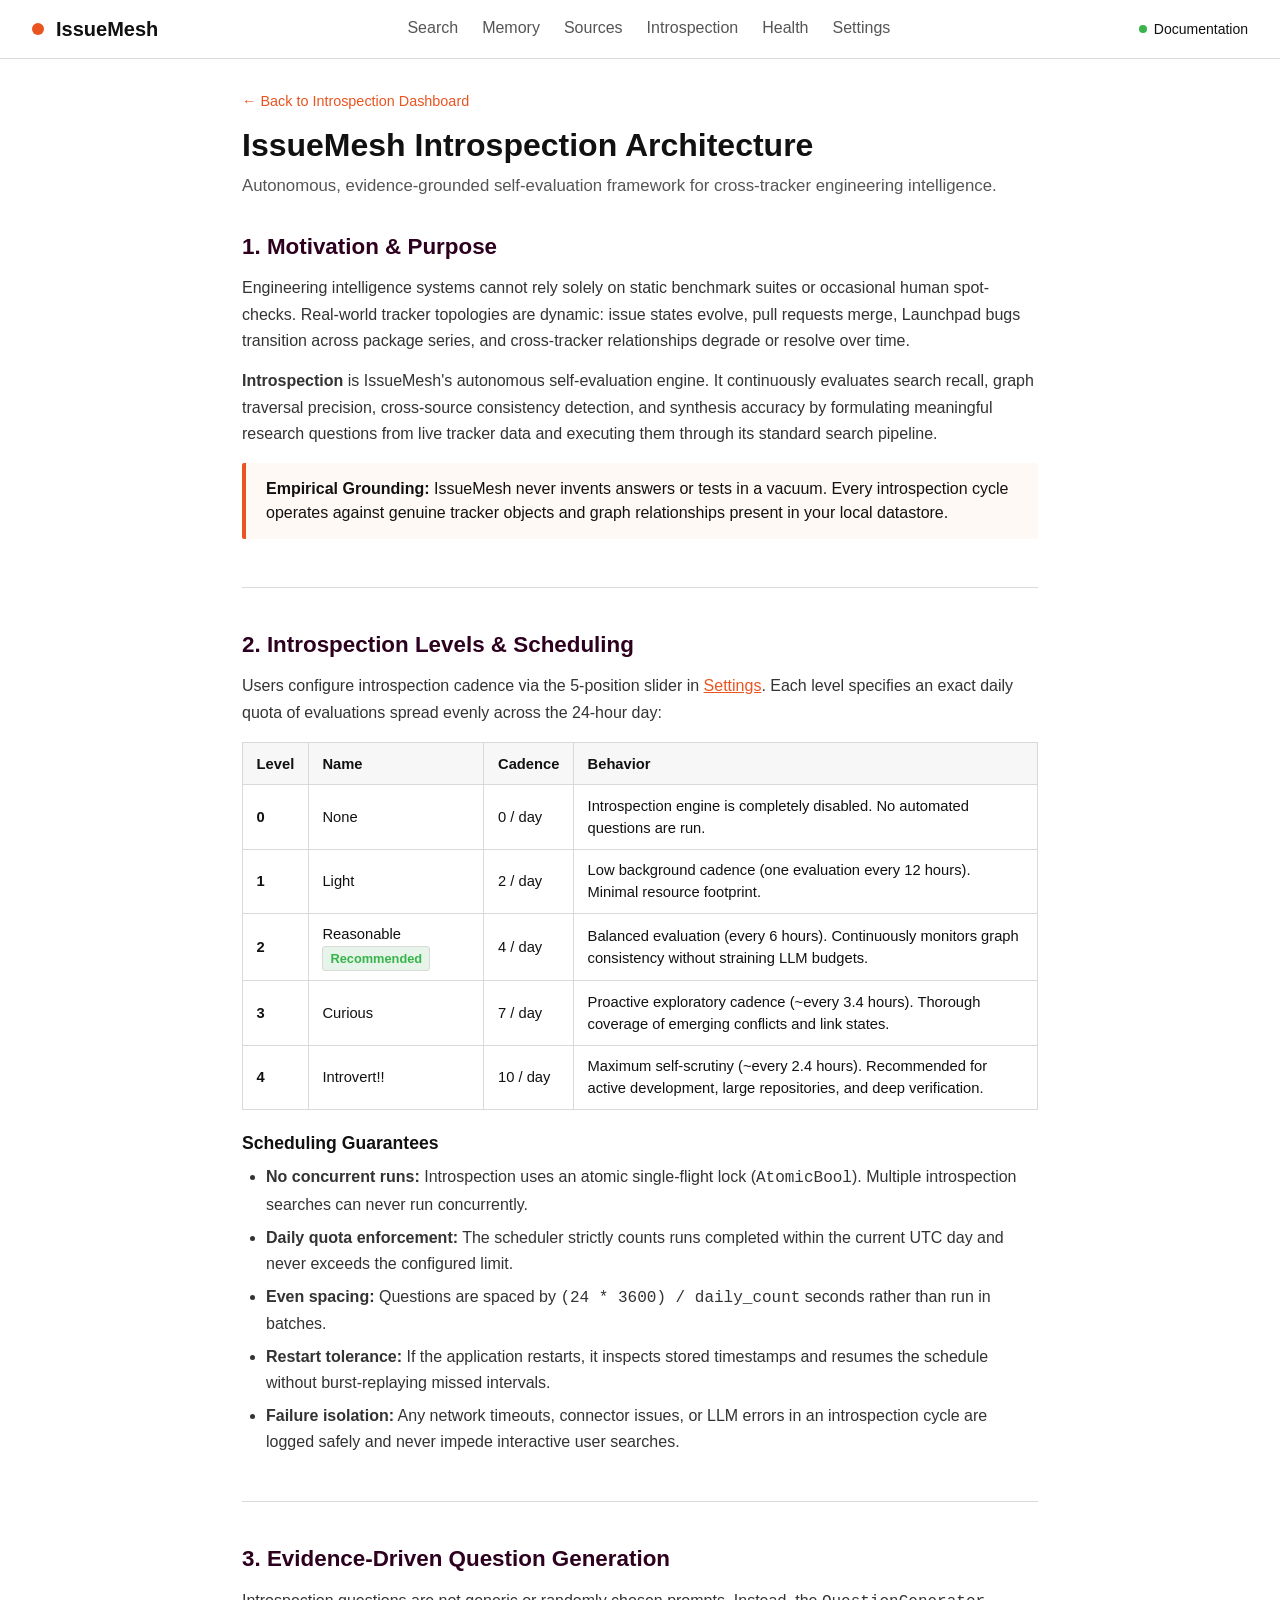
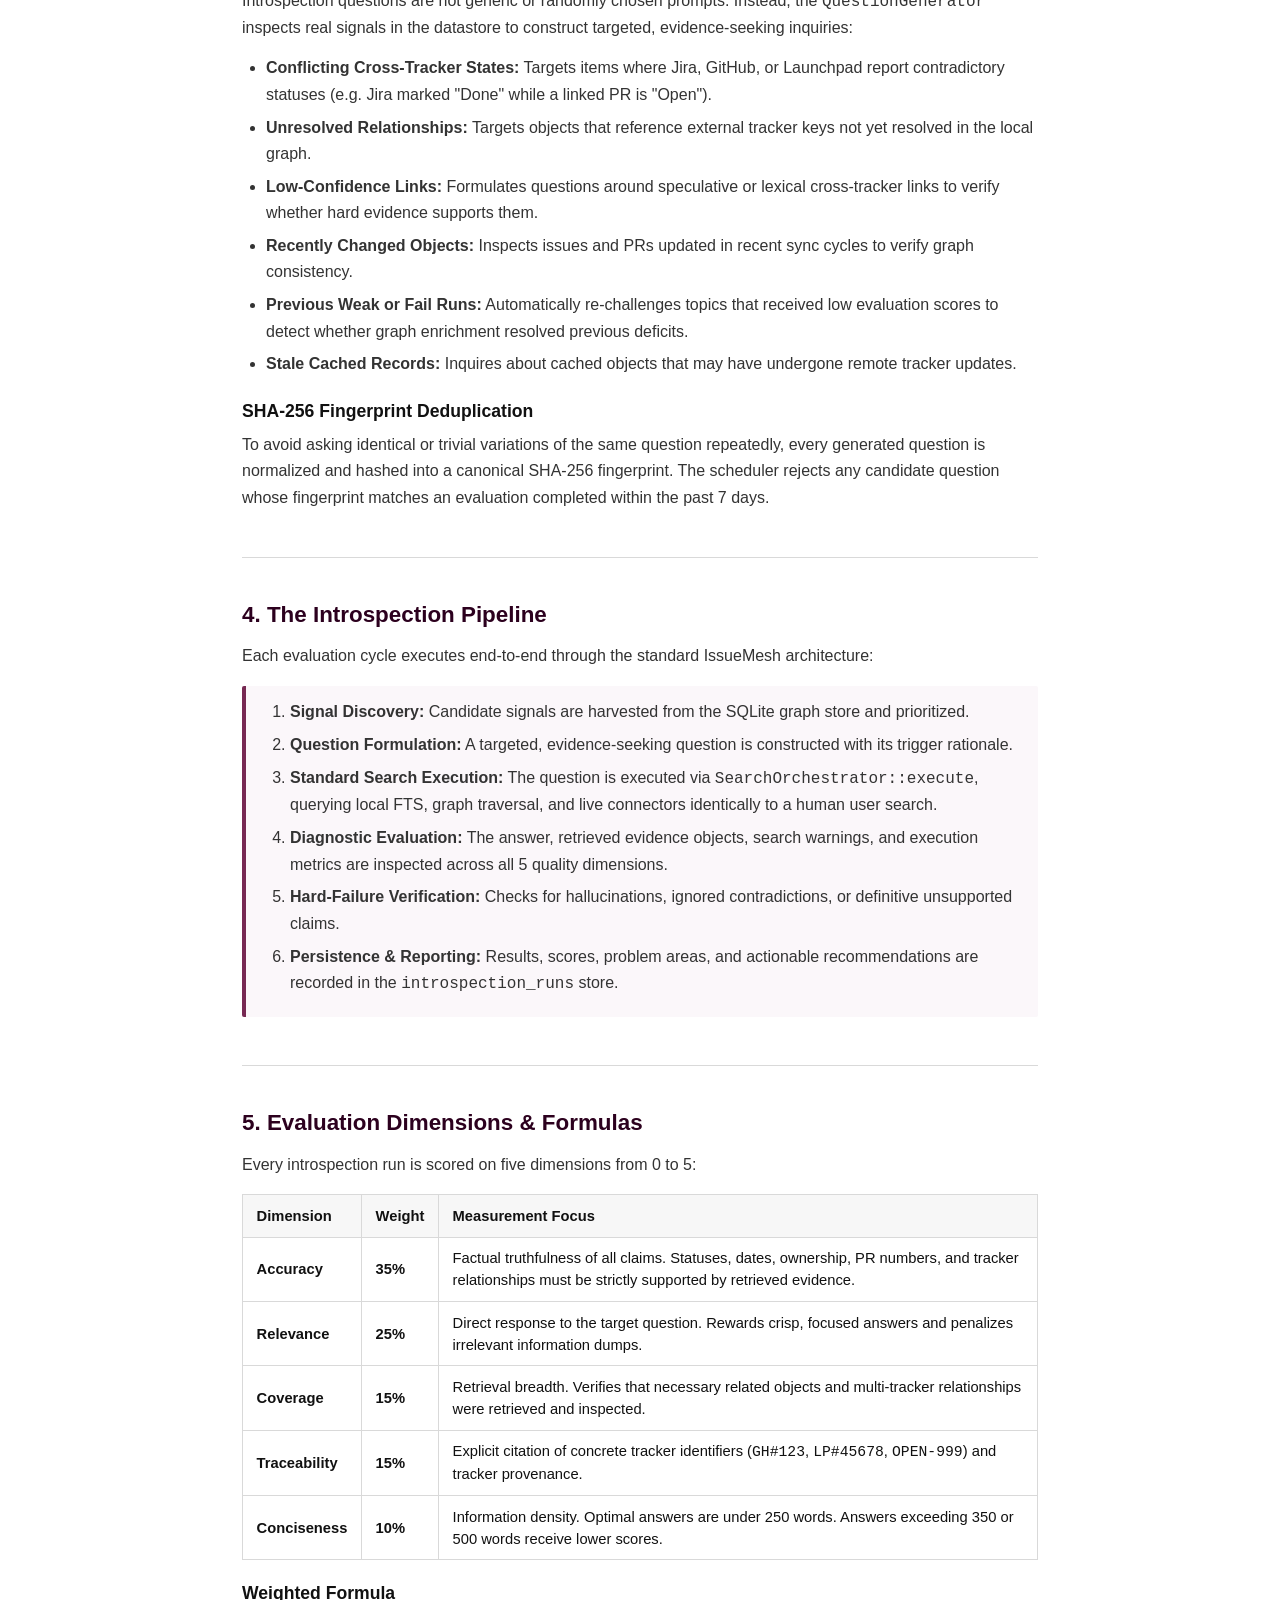
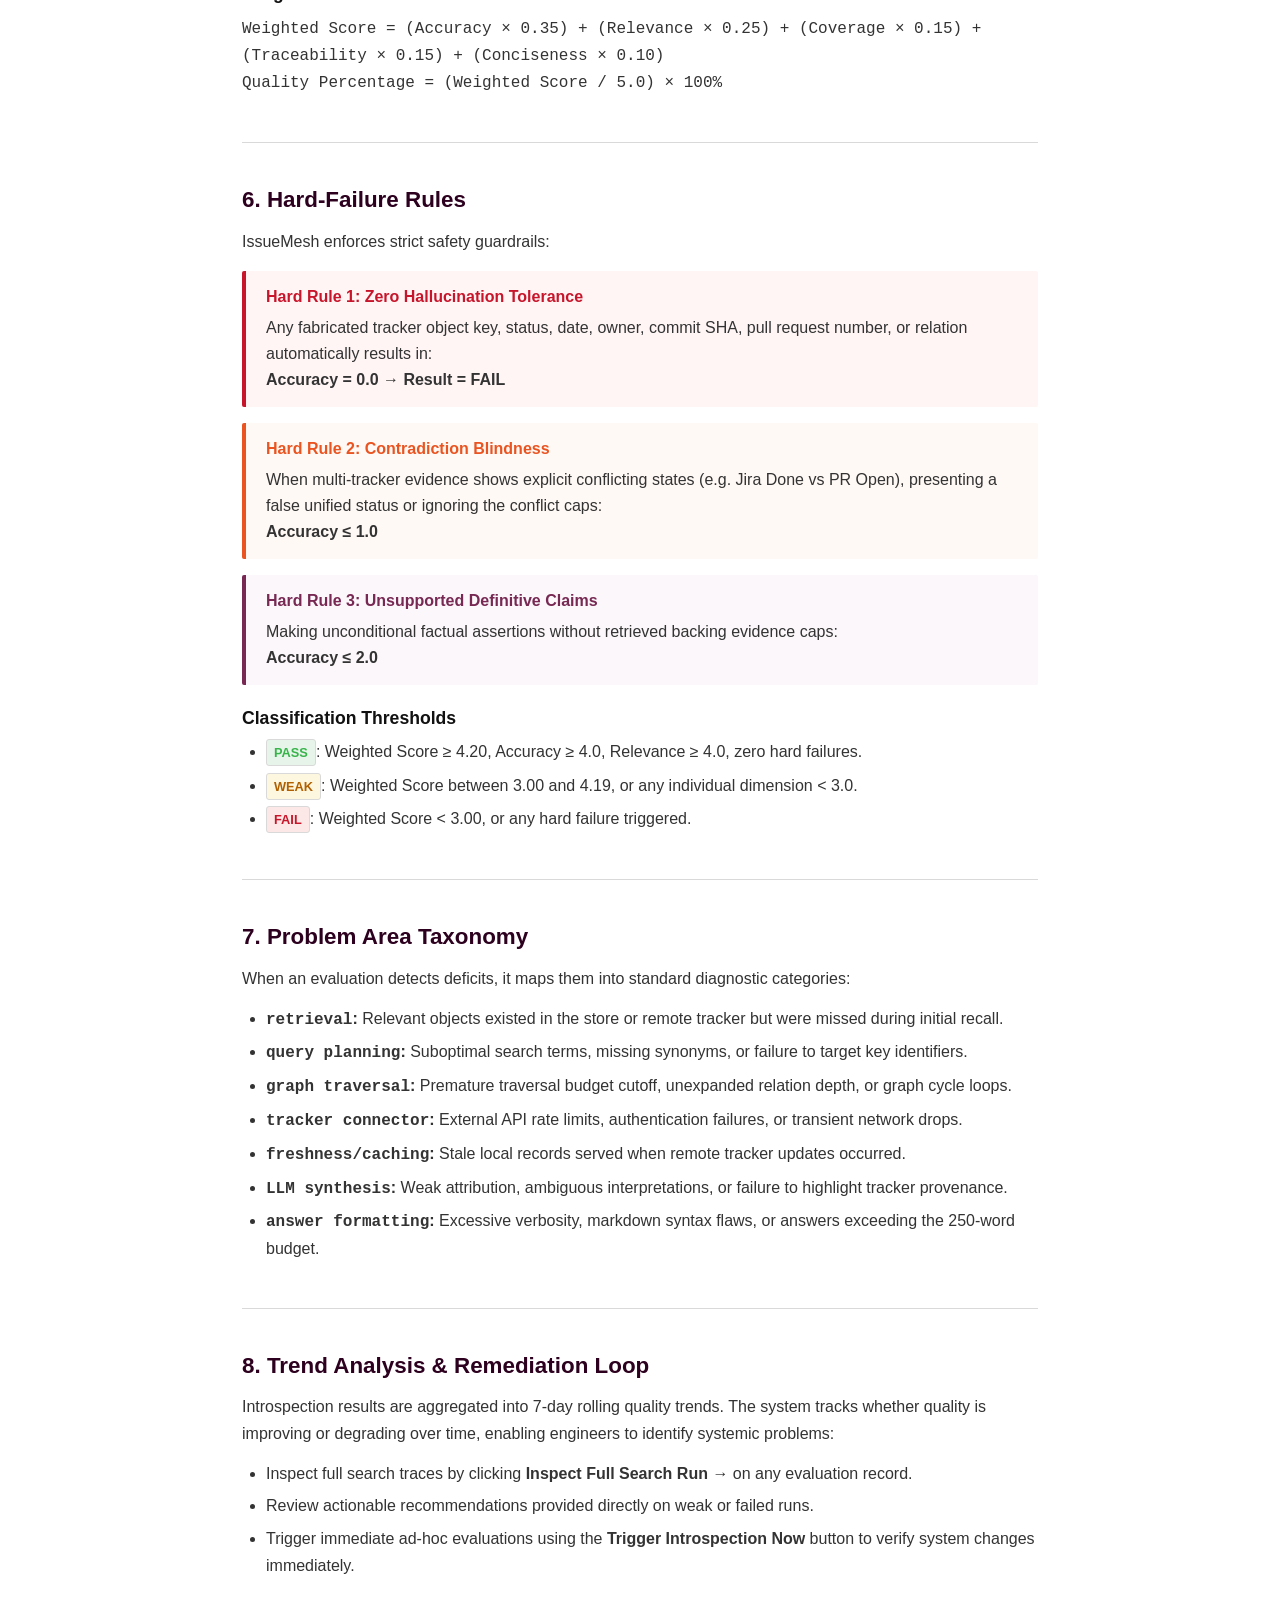
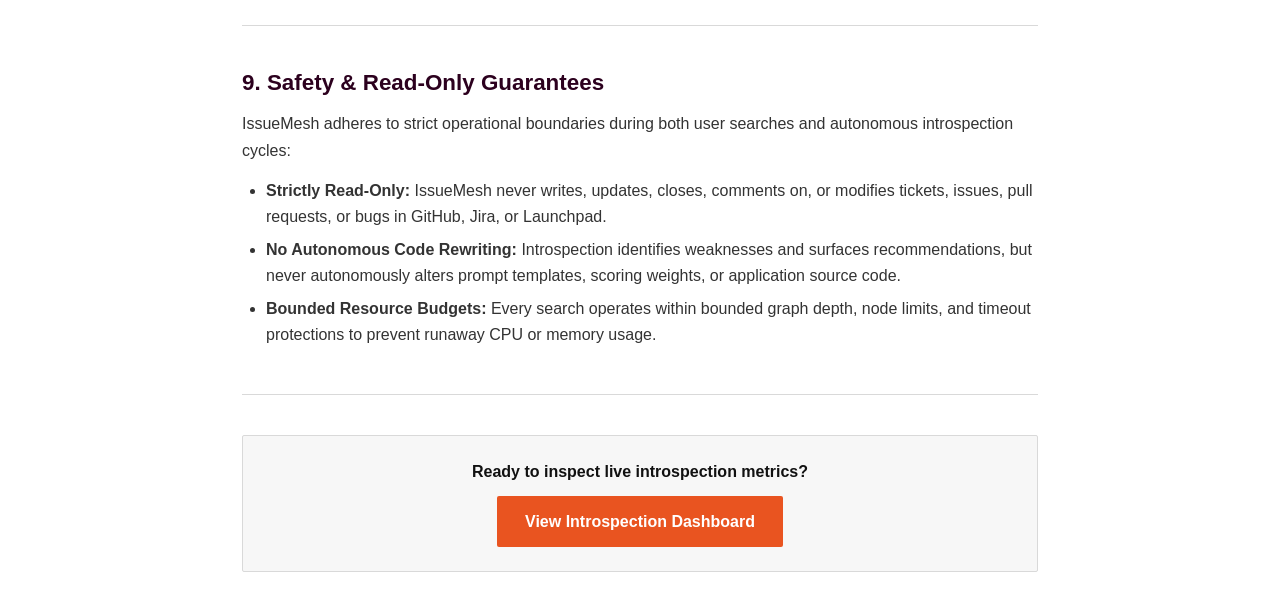
==== static/about-introspection.html @ 99fac232 "feat(introspection): continuous self-evaluation engine with 5-dimension scoring and web UI (v0.2.6) " ====
<!DOCTYPE html>
<html lang="en">
<head>
    <meta charset="UTF-8">
    <meta name="viewport" content="width=device-width, initial-scale=1.0">
    <title>About Introspection - IssueMesh</title>
    <link rel="stylesheet" href="/static/css/style.css">
    <style>
        .doc-section {
            margin-bottom: 2.5rem;
            border-bottom: 1px solid var(--color-border-grey);
            padding-bottom: 2rem;
        }
        .doc-section:last-child {
            border-bottom: none;
        }
        .doc-section h2 {
            font-size: 1.4rem;
            color: var(--color-dark-aubergine);
            margin-bottom: 0.75rem;
        }
        .doc-section h3 {
            font-size: 1.1rem;
            margin-top: 1.25rem;
            margin-bottom: 0.5rem;
        }
        .doc-section p, .doc-section ul, .doc-section ol {
            color: #333;
            line-height: 1.65;
            margin-bottom: 0.85rem;
        }
        .doc-section ul, .doc-section ol {
            padding-left: 1.5rem;
        }
        .doc-section li {
            margin-bottom: 0.4rem;
        }
        .table-custom {
            width: 100%;
            border-collapse: collapse;
            margin: 1rem 0;
            font-size: 0.92rem;
        }
        .table-custom th, .table-custom td {
            border: 1px solid var(--color-border-grey);
            padding: 0.6rem 0.85rem;
            text-align: left;
        }
        .table-custom th {
            background-color: var(--color-warm-grey);
            font-weight: 600;
        }
        .callout {
            border-left: 4px solid var(--color-orange);
            background: #FFF9F5;
            padding: 0.85rem 1.25rem;
            margin: 1rem 0;
            border-radius: 2px;
        }
        .callout-aubergine {
            border-left: 4px solid var(--color-aubergine);
            background: #FBF7FA;
            padding: 0.85rem 1.25rem;
            margin: 1rem 0;
            border-radius: 2px;
        }
        .pill-tag {
            display: inline-block;
            padding: 2px 7px;
            font-size: 0.8rem;
            font-weight: 600;
            border-radius: 3px;
            background: var(--color-warm-grey);
            border: 1px solid var(--color-border-grey);
        }
    </style>
</head>
<body>
    <header>
        <a href="/" class="brand">
            <span class="brand-dot"></span>
            IssueMesh
        </a>
        <nav>
            <a href="/">Search</a>
            <a href="/memory">Memory</a>
            <a href="/sources">Sources</a>
            <a href="/introspection">Introspection</a>
            <a href="/health">Health</a>
            <a href="/settings">Settings</a>
        </nav>
        <div id="header-health" class="status-badge">
            <span class="dot dot-healthy"></span>
            <span>Documentation</span>
        </div>
    </header>

    <main class="container" style="max-width: 860px;">
        <div style="margin-bottom: 2rem;">
            <div style="display: flex; gap: 0.5rem; align-items: center; margin-bottom: 0.5rem;">
                <a href="/introspection" style="color: var(--color-orange); text-decoration: none; font-size: 0.9rem;">&larr; Back to Introspection Dashboard</a>
            </div>
            <h1>IssueMesh Introspection Architecture</h1>
            <p style="color: var(--color-muted-text); font-size: 1.05rem; margin-top: 0.25rem;">
                Autonomous, evidence-grounded self-evaluation framework for cross-tracker engineering intelligence.
            </p>
        </div>

        <!-- 1. Motivation & Purpose -->
        <section class="doc-section">
            <h2>1. Motivation & Purpose</h2>
            <p>
                Engineering intelligence systems cannot rely solely on static benchmark suites or occasional human spot-checks. Real-world tracker topologies are dynamic: issue states evolve, pull requests merge, Launchpad bugs transition across package series, and cross-tracker relationships degrade or resolve over time.
            </p>
            <p>
                <strong>Introspection</strong> is IssueMesh's autonomous self-evaluation engine. It continuously evaluates search recall, graph traversal precision, cross-source consistency detection, and synthesis accuracy by formulating meaningful research questions from live tracker data and executing them through its standard search pipeline.
            </p>
            <div class="callout">
                <strong>Empirical Grounding:</strong> IssueMesh never invents answers or tests in a vacuum. Every introspection cycle operates against genuine tracker objects and graph relationships present in your local datastore.
            </div>
        </section>

        <!-- 2. Levels & Scheduling -->
        <section class="doc-section">
            <h2>2. Introspection Levels & Scheduling</h2>
            <p>
                Users configure introspection cadence via the 5-position slider in <a href="/settings" style="color: var(--color-orange);">Settings</a>. Each level specifies an exact daily quota of evaluations spread evenly across the 24-hour day:
            </p>
            <table class="table-custom">
                <thead>
                    <tr>
                        <th>Level</th>
                        <th>Name</th>
                        <th>Cadence</th>
                        <th>Behavior</th>
                    </tr>
                </thead>
                <tbody>
                    <tr>
                        <td><strong>0</strong></td>
                        <td>None</td>
                        <td>0 / day</td>
                        <td>Introspection engine is completely disabled. No automated questions are run.</td>
                    </tr>
                    <tr>
                        <td><strong>1</strong></td>
                        <td>Light</td>
                        <td>2 / day</td>
                        <td>Low background cadence (one evaluation every 12 hours). Minimal resource footprint.</td>
                    </tr>
                    <tr>
                        <td><strong>2</strong></td>
                        <td>Reasonable <span class="pill-tag" style="color: var(--color-green); background: #e6f4ea;">Recommended</span></td>
                        <td>4 / day</td>
                        <td>Balanced evaluation (every 6 hours). Continuously monitors graph consistency without straining LLM budgets.</td>
                    </tr>
                    <tr>
                        <td><strong>3</strong></td>
                        <td>Curious</td>
                        <td>7 / day</td>
                        <td>Proactive exploratory cadence (~every 3.4 hours). Thorough coverage of emerging conflicts and link states.</td>
                    </tr>
                    <tr>
                        <td><strong>4</strong></td>
                        <td>Introvert!!</td>
                        <td>10 / day</td>
                        <td>Maximum self-scrutiny (~every 2.4 hours). Recommended for active development, large repositories, and deep verification.</td>
                    </tr>
                </tbody>
            </table>

            <h3>Scheduling Guarantees</h3>
            <ul>
                <li><strong>No concurrent runs:</strong> Introspection uses an atomic single-flight lock (<code>AtomicBool</code>). Multiple introspection searches can never run concurrently.</li>
                <li><strong>Daily quota enforcement:</strong> The scheduler strictly counts runs completed within the current UTC day and never exceeds the configured limit.</li>
                <li><strong>Even spacing:</strong> Questions are spaced by <code>(24 * 3600) / daily_count</code> seconds rather than run in batches.</li>
                <li><strong>Restart tolerance:</strong> If the application restarts, it inspects stored timestamps and resumes the schedule without burst-replaying missed intervals.</li>
                <li><strong>Failure isolation:</strong> Any network timeouts, connector issues, or LLM errors in an introspection cycle are logged safely and never impede interactive user searches.</li>
            </ul>
        </section>

        <!-- 3. Question Generation -->
        <section class="doc-section">
            <h2>3. Evidence-Driven Question Generation</h2>
            <p>
                Introspection questions are not generic or randomly chosen prompts. Instead, the <code>QuestionGenerator</code> inspects real signals in the datastore to construct targeted, evidence-seeking inquiries:
            </p>
            <ul>
                <li><strong>Conflicting Cross-Tracker States:</strong> Targets items where Jira, GitHub, or Launchpad report contradictory statuses (e.g. Jira marked "Done" while a linked PR is "Open").</li>
                <li><strong>Unresolved Relationships:</strong> Targets objects that reference external tracker keys not yet resolved in the local graph.</li>
                <li><strong>Low-Confidence Links:</strong> Formulates questions around speculative or lexical cross-tracker links to verify whether hard evidence supports them.</li>
                <li><strong>Recently Changed Objects:</strong> Inspects issues and PRs updated in recent sync cycles to verify graph consistency.</li>
                <li><strong>Previous Weak or Fail Runs:</strong> Automatically re-challenges topics that received low evaluation scores to detect whether graph enrichment resolved previous deficits.</li>
                <li><strong>Stale Cached Records:</strong> Inquires about cached objects that may have undergone remote tracker updates.</li>
            </ul>

            <h3>SHA-256 Fingerprint Deduplication</h3>
            <p>
                To avoid asking identical or trivial variations of the same question repeatedly, every generated question is normalized and hashed into a canonical SHA-256 fingerprint. The scheduler rejects any candidate question whose fingerprint matches an evaluation completed within the past 7 days.
            </p>
        </section>

        <!-- 4. Pipeline -->
        <section class="doc-section">
            <h2>4. The Introspection Pipeline</h2>
            <p>Each evaluation cycle executes end-to-end through the standard IssueMesh architecture:</p>
            <div class="callout-aubergine">
                <ol style="margin-bottom: 0;">
                    <li><strong>Signal Discovery:</strong> Candidate signals are harvested from the SQLite graph store and prioritized.</li>
                    <li><strong>Question Formulation:</strong> A targeted, evidence-seeking question is constructed with its trigger rationale.</li>
                    <li><strong>Standard Search Execution:</strong> The question is executed via <code>SearchOrchestrator::execute</code>, querying local FTS, graph traversal, and live connectors identically to a human user search.</li>
                    <li><strong>Diagnostic Evaluation:</strong> The answer, retrieved evidence objects, search warnings, and execution metrics are inspected across all 5 quality dimensions.</li>
                    <li><strong>Hard-Failure Verification:</strong> Checks for hallucinations, ignored contradictions, or definitive unsupported claims.</li>
                    <li><strong>Persistence & Reporting:</strong> Results, scores, problem areas, and actionable recommendations are recorded in the <code>introspection_runs</code> store.</li>
                </ol>
            </div>
        </section>

        <!-- 5. Scoring Dimensions -->
        <section class="doc-section">
            <h2>5. Evaluation Dimensions & Formulas</h2>
            <p>Every introspection run is scored on five dimensions from 0 to 5:</p>
            <table class="table-custom">
                <thead>
                    <tr>
                        <th>Dimension</th>
                        <th>Weight</th>
                        <th>Measurement Focus</th>
                    </tr>
                </thead>
                <tbody>
                    <tr>
                        <td><strong>Accuracy</strong></td>
                        <td><strong>35%</strong></td>
                        <td>Factual truthfulness of all claims. Statuses, dates, ownership, PR numbers, and tracker relationships must be strictly supported by retrieved evidence.</td>
                    </tr>
                    <tr>
                        <td><strong>Relevance</strong></td>
                        <td><strong>25%</strong></td>
                        <td>Direct response to the target question. Rewards crisp, focused answers and penalizes irrelevant information dumps.</td>
                    </tr>
                    <tr>
                        <td><strong>Coverage</strong></td>
                        <td><strong>15%</strong></td>
                        <td>Retrieval breadth. Verifies that necessary related objects and multi-tracker relationships were retrieved and inspected.</td>
                    </tr>
                    <tr>
                        <td><strong>Traceability</strong></td>
                        <td><strong>15%</strong></td>
                        <td>Explicit citation of concrete tracker identifiers (<code>GH#123</code>, <code>LP#45678</code>, <code>OPEN-999</code>) and tracker provenance.</td>
                    </tr>
                    <tr>
                        <td><strong>Conciseness</strong></td>
                        <td><strong>10%</strong></td>
                        <td>Information density. Optimal answers are under 250 words. Answers exceeding 350 or 500 words receive lower scores.</td>
                    </tr>
                </tbody>
            </table>

            <h3>Weighted Formula</h3>
            <p>
                <code>Weighted Score = (Accuracy &times; 0.35) + (Relevance &times; 0.25) + (Coverage &times; 0.15) + (Traceability &times; 0.15) + (Conciseness &times; 0.10)</code><br>
                <code>Quality Percentage = (Weighted Score / 5.0) &times; 100%</code>
            </p>
        </section>

        <!-- 6. Hard-Failure Rules -->
        <section class="doc-section">
            <h2>6. Hard-Failure Rules</h2>
            <p>IssueMesh enforces strict safety guardrails:</p>
            <div class="callout" style="border-left-color: var(--color-red); background: #FFF5F5;">
                <h4 style="color: var(--color-red); margin-bottom: 0.35rem;">Hard Rule 1: Zero Hallucination Tolerance</h4>
                <p style="margin-bottom: 0;">
                    Any fabricated tracker object key, status, date, owner, commit SHA, pull request number, or relation automatically results in:
                    <br><strong>Accuracy = 0.0 &rarr; Result = FAIL</strong>
                </p>
            </div>
            <div class="callout" style="border-left-color: #E95420; background: #FFF9F5;">
                <h4 style="color: #E95420; margin-bottom: 0.35rem;">Hard Rule 2: Contradiction Blindness</h4>
                <p style="margin-bottom: 0;">
                    When multi-tracker evidence shows explicit conflicting states (e.g. Jira Done vs PR Open), presenting a false unified status or ignoring the conflict caps:
                    <br><strong>Accuracy &le; 1.0</strong>
                </p>
            </div>
            <div class="callout" style="border-left-color: #772953; background: #FBF7FA;">
                <h4 style="color: #772953; margin-bottom: 0.35rem;">Hard Rule 3: Unsupported Definitive Claims</h4>
                <p style="margin-bottom: 0;">
                    Making unconditional factual assertions without retrieved backing evidence caps:
                    <br><strong>Accuracy &le; 2.0</strong>
                </p>
            </div>

            <h3>Classification Thresholds</h3>
            <ul>
                <li><span class="pill-tag" style="color: var(--color-green); background: #e6f4ea;">PASS</span>: Weighted Score &ge; 4.20, Accuracy &ge; 4.0, Relevance &ge; 4.0, zero hard failures.</li>
                <li><span class="pill-tag" style="color: #b06000; background: #fef7e0;">WEAK</span>: Weighted Score between 3.00 and 4.19, or any individual dimension &lt; 3.0.</li>
                <li><span class="pill-tag" style="color: var(--color-red); background: #fce8e6;">FAIL</span>: Weighted Score &lt; 3.00, or any hard failure triggered.</li>
            </ul>
        </section>

        <!-- 7. Problem Area Taxonomy -->
        <section class="doc-section">
            <h2>7. Problem Area Taxonomy</h2>
            <p>When an evaluation detects deficits, it maps them into standard diagnostic categories:</p>
            <ul>
                <li><strong><code>retrieval</code>:</strong> Relevant objects existed in the store or remote tracker but were missed during initial recall.</li>
                <li><strong><code>query planning</code>:</strong> Suboptimal search terms, missing synonyms, or failure to target key identifiers.</li>
                <li><strong><code>graph traversal</code>:</strong> Premature traversal budget cutoff, unexpanded relation depth, or graph cycle loops.</li>
                <li><strong><code>tracker connector</code>:</strong> External API rate limits, authentication failures, or transient network drops.</li>
                <li><strong><code>freshness/caching</code>:</strong> Stale local records served when remote tracker updates occurred.</li>
                <li><strong><code>LLM synthesis</code>:</strong> Weak attribution, ambiguous interpretations, or failure to highlight tracker provenance.</li>
                <li><strong><code>answer formatting</code>:</strong> Excessive verbosity, markdown syntax flaws, or answers exceeding the 250-word budget.</li>
            </ul>
        </section>

        <!-- 8. Trend Analysis & Remediation -->
        <section class="doc-section">
            <h2>8. Trend Analysis & Remediation Loop</h2>
            <p>
                Introspection results are aggregated into 7-day rolling quality trends. The system tracks whether quality is improving or degrading over time, enabling engineers to identify systemic problems:
            </p>
            <ul>
                <li>Inspect full search traces by clicking <strong>Inspect Full Search Run &rarr;</strong> on any evaluation record.</li>
                <li>Review actionable recommendations provided directly on weak or failed runs.</li>
                <li>Trigger immediate ad-hoc evaluations using the <strong>Trigger Introspection Now</strong> button to verify system changes immediately.</li>
            </ul>
        </section>

        <!-- 9. Safety & Read-Only Guarantees -->
        <section class="doc-section">
            <h2>9. Safety & Read-Only Guarantees</h2>
            <p>
                IssueMesh adheres to strict operational boundaries during both user searches and autonomous introspection cycles:
            </p>
            <ul>
                <li><strong>Strictly Read-Only:</strong> IssueMesh never writes, updates, closes, comments on, or modifies tickets, issues, pull requests, or bugs in GitHub, Jira, or Launchpad.</li>
                <li><strong>No Autonomous Code Rewriting:</strong> Introspection identifies weaknesses and surfaces recommendations, but never autonomously alters prompt templates, scoring weights, or application source code.</li>
                <li><strong>Bounded Resource Budgets:</strong> Every search operates within bounded graph depth, node limits, and timeout protections to prevent runaway CPU or memory usage.</li>
            </ul>
        </section>

        <div style="margin-top: 2rem; padding: 1.5rem; background: var(--color-warm-grey); border: 1px solid var(--color-border-grey); border-radius: 2px; text-align: center;">
            <p style="margin-bottom: 0.75rem; font-weight: 600;">Ready to inspect live introspection metrics?</p>
            <a href="/introspection" class="btn btn-primary" style="text-decoration: none; display: inline-block;">View Introspection Dashboard</a>
        </div>
    </main>
</body>
</html>
---- static/css/style.css ----
:root {
    --color-orange: #E95420;
    --color-orange-hover: #D24515;
    --color-aubergine: #772953;
    --color-dark-aubergine: #2C001E;
    --color-white: #FFFFFF;
    --color-warm-grey: #F7F7F7;
    --color-mid-grey: #AEA79F;
    --color-border-grey: #D9D9D9;
    --color-dark-text: #111111;
    --color-muted-text: #555555;
    --color-green: #38B44A;
    --color-red: #C7162B;
    --font-stack: "Ubuntu", -apple-system, BlinkMacSystemFont, "Segoe UI", Roboto, Oxygen, Cantarell, "Fira Sans", "Droid Sans", "Helvetica Neue", sans-serif;
    --font-mono: "Ubuntu Mono", Consolas, Monaco, "Courier New", Courier, monospace;
}

* {
    box-sizing: border-box;
    margin: 0;
    padding: 0;
}

body {
    font-family: var(--font-stack);
    background-color: var(--color-white);
    color: var(--color-dark-text);
    line-height: 1.5;
    -webkit-font-smoothing: antialiased;
}

header {
    background-color: var(--color-white);
    border-bottom: 1px solid var(--color-border-grey);
    padding: 0.75rem 2rem;
    display: flex;
    justify-content: space-between;
    align-items: center;
}

.brand {
    display: flex;
    align-items: center;
    gap: 0.75rem;
    text-decoration: none;
    color: var(--color-dark-text);
    font-weight: 700;
    font-size: 1.25rem;
}

.brand-dot {
    width: 12px;
    height: 12px;
    border-radius: 50%;
    background-color: var(--color-orange);
    display: inline-block;
}

nav {
    display: flex;
    gap: 1.5rem;
}

nav a {
    text-decoration: none;
    color: var(--color-muted-text);
    font-weight: 500;
    padding: 0.25rem 0;
    border-bottom: 2px solid transparent;
    transition: color 0.15s, border-color 0.15s;
}

nav a:hover {
    color: var(--color-dark-text);
}

nav a.active {
    color: var(--color-orange);
    border-bottom-color: var(--color-orange);
}

.container {
    max-width: 1100px;
    margin: 0 auto;
    padding: 2rem;
}

.search-hero {
    margin-top: 3rem;
    margin-bottom: 3rem;
    text-align: center;
}

.search-hero h1 {
    font-size: 2rem;
    font-weight: 300;
    color: var(--color-dark-text);
    margin-bottom: 0.5rem;
}

.search-hero p {
    color: var(--color-muted-text);
    margin-bottom: 2rem;
}

.search-box {
    display: flex;
    gap: 0.5rem;
    max-width: 800px;
    margin: 0 auto;
    align-items: flex-start;
}

.search-input-wrapper {
    flex: 1;
    display: flex;
    flex-direction: column;
    position: relative;
}

.search-input {
    width: 100%;
    font-family: var(--font-stack);
    font-size: 1.125rem;
    padding: 0.85rem 1.25rem;
    border: 2px solid var(--color-border-grey);
    border-radius: 2px;
    outline: none;
    transition: border-color 0.15s;
    box-sizing: border-box;
}

.search-input:focus {
    border-color: var(--color-orange);
}

/* Canonical Orange Gradient Progress Bar (Left-to-Right Running) */
.search-progress-bar {
    width: 100%;
    height: 4px;
    background-color: #F0E8ED;
    border-radius: 2px;
    overflow: hidden;
    position: relative;
    margin-top: 4px;
    opacity: 0;
    visibility: hidden;
    transition: opacity 0.2s ease, visibility 0.2s ease;
}

.search-progress-bar.active {
    opacity: 1;
    visibility: visible;
}

.search-progress-bar-fill {
    position: absolute;
    top: 0;
    left: -40%;
    bottom: 0;
    width: 40%;
    background: linear-gradient(90deg, #772953 0%, #E95420 50%, #FF7844 100%);
    border-radius: 2px;
    animation: canonical-bar-run 1.4s cubic-bezier(0.4, 0, 0.2, 1) infinite;
}

@keyframes canonical-bar-run {
    0% {
        left: -40%;
        width: 30%;
    }
    50% {
        left: 30%;
        width: 50%;
    }
    100% {
        left: 100%;
        width: 30%;
    }
}

.btn {
    font-family: var(--font-stack);
    font-size: 1rem;
    font-weight: 600;
    padding: 0.85rem 1.75rem;
    border: none;
    border-radius: 2px;
    cursor: pointer;
    transition: background-color 0.15s, opacity 0.15s;
}

.btn-primary {
    background-color: var(--color-orange);
    color: var(--color-white);
}

.btn-primary:hover {
    background-color: var(--color-orange-hover);
}

.btn-secondary {
    background-color: var(--color-warm-grey);
    color: var(--color-dark-text);
    border: 1px solid var(--color-border-grey);
}

.btn-secondary:hover {
    background-color: #ECECEC;
}

.btn:disabled {
    opacity: 0.6;
    cursor: not-allowed;
}

.card {
    background-color: var(--color-white);
    border: 1px solid var(--color-border-grey);
    padding: 1.5rem;
    margin-bottom: 1rem;
}

.card-title {
    font-size: 1.2rem;
    font-weight: 600;
    margin-bottom: 0.5rem;
}

.badge {
    display: inline-block;
    padding: 0.2rem 0.5rem;
    font-size: 0.75rem;
    font-weight: 600;
    text-transform: uppercase;
    border-radius: 2px;
    margin-right: 0.5rem;
}

.badge-github { background-color: #24292E; color: white; }
.badge-jira { background-color: #0052CC; color: white; }
.badge-launchpad { background-color: #EE7700; color: white; }

.status-badge {
    display: inline-flex;
    align-items: center;
    gap: 0.4rem;
    font-size: 0.875rem;
}

.dot {
    width: 8px;
    height: 8px;
    border-radius: 50%;
}
.dot-healthy { background-color: var(--color-green); }
.dot-failed, .dot-unhealthy { background-color: var(--color-red); }
.dot-idle { background-color: var(--color-mid-grey); }

pre, code {
    font-family: var(--font-mono);
}

.dot-searching {
    background-color: var(--color-orange);
    animation: dot-pulse 1.2s infinite ease-in-out;
}

@keyframes dot-pulse {
    0%, 100% {
        opacity: 1;
        transform: scale(1);
    }
    50% {
        opacity: 0.3;
        transform: scale(0.8);
    }
}

/* 4-lines real-time search progress textbox */
.search-progress-card {
    padding: 1rem 1.25rem;
}

.search-progress-textbox {
    width: 100%;
    height: calc(4 * 1.5em + 1.2rem);
    min-height: calc(4 * 1.5em + 1.2rem);
    max-height: calc(4 * 1.5em + 1.2rem);
    padding: 0.6rem 0.85rem;
    font-family: var(--font-mono);
    font-size: 0.875rem;
    line-height: 1.5em;
    color: var(--color-dark-text);
    background-color: var(--color-warm-grey);
    border: 1px solid var(--color-border-grey);
    border-left: 3px solid var(--color-orange);
    border-radius: 2px;
    resize: none;
    outline: none;
    box-sizing: border-box;
    overflow-y: auto;
    white-space: pre-wrap;
    word-break: break-word;
}

.search-progress-textbox:focus {
    border-color: var(--color-orange);
}

/* Summary Textbox (<250 words) at end of search */
.summary-card {
    background-color: var(--color-white);
    border: 1px solid var(--color-border-grey);
    border-left: 4px solid var(--color-orange);
    padding: 1.25rem 1.5rem;
    margin-bottom: 2rem;
}

.summary-header {
    display: flex;
    justify-content: space-between;
    align-items: center;
    margin-bottom: 0.75rem;
    flex-wrap: wrap;
    gap: 0.5rem;
}

.summary-title-wrapper {
    display: flex;
    align-items: center;
    gap: 0.75rem;
}

.summary-title {
    font-size: 1.2rem;
    font-weight: 600;
    color: var(--color-dark-text);
    margin: 0;
}

.summary-word-badge {
    font-size: 0.75rem;
    font-family: var(--font-mono);
    font-weight: 600;
    color: var(--color-muted-text);
    background: var(--color-warm-grey);
    border: 1px solid var(--color-border-grey);
    padding: 0.15rem 0.5rem;
    border-radius: 2px;
}

.summary-actions {
    display: flex;
    gap: 0.5rem;
    align-items: center;
}

.summary-textbox {
    width: 100%;
    min-height: 120px;
    padding: 0.85rem 1rem;
    font-family: var(--font-stack);
    font-size: 1rem;
    line-height: 1.6;
    color: var(--color-dark-text);
    background-color: #FAFAFA;
    border: 1px solid var(--color-border-grey);
    border-radius: 2px;
    resize: vertical;
    outline: none;
    box-sizing: border-box;
    white-space: pre-wrap;
    word-break: break-word;
    transition: border-color 0.15s, box-shadow 0.15s;
}

.summary-textbox:focus {
    border-color: var(--color-orange);
    box-shadow: 0 0 0 2px rgba(233, 84, 32, 0.15);
}
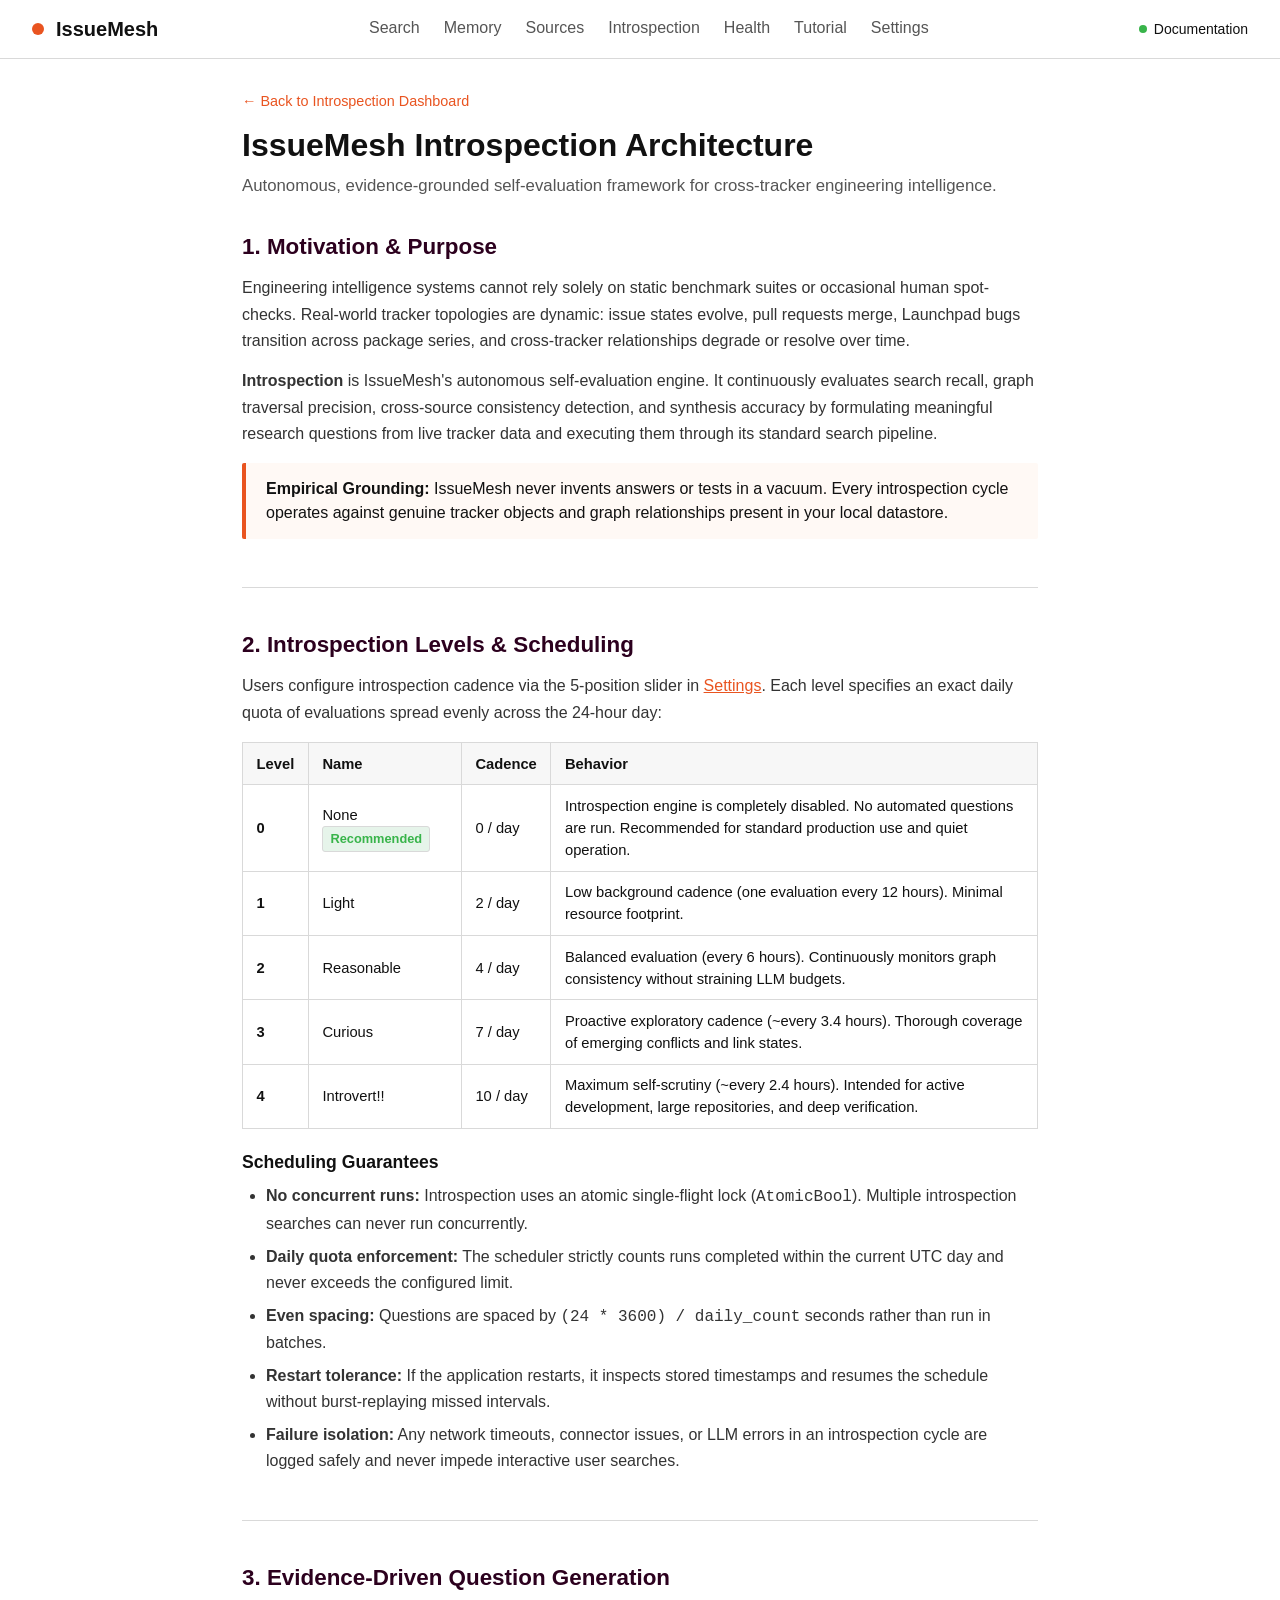
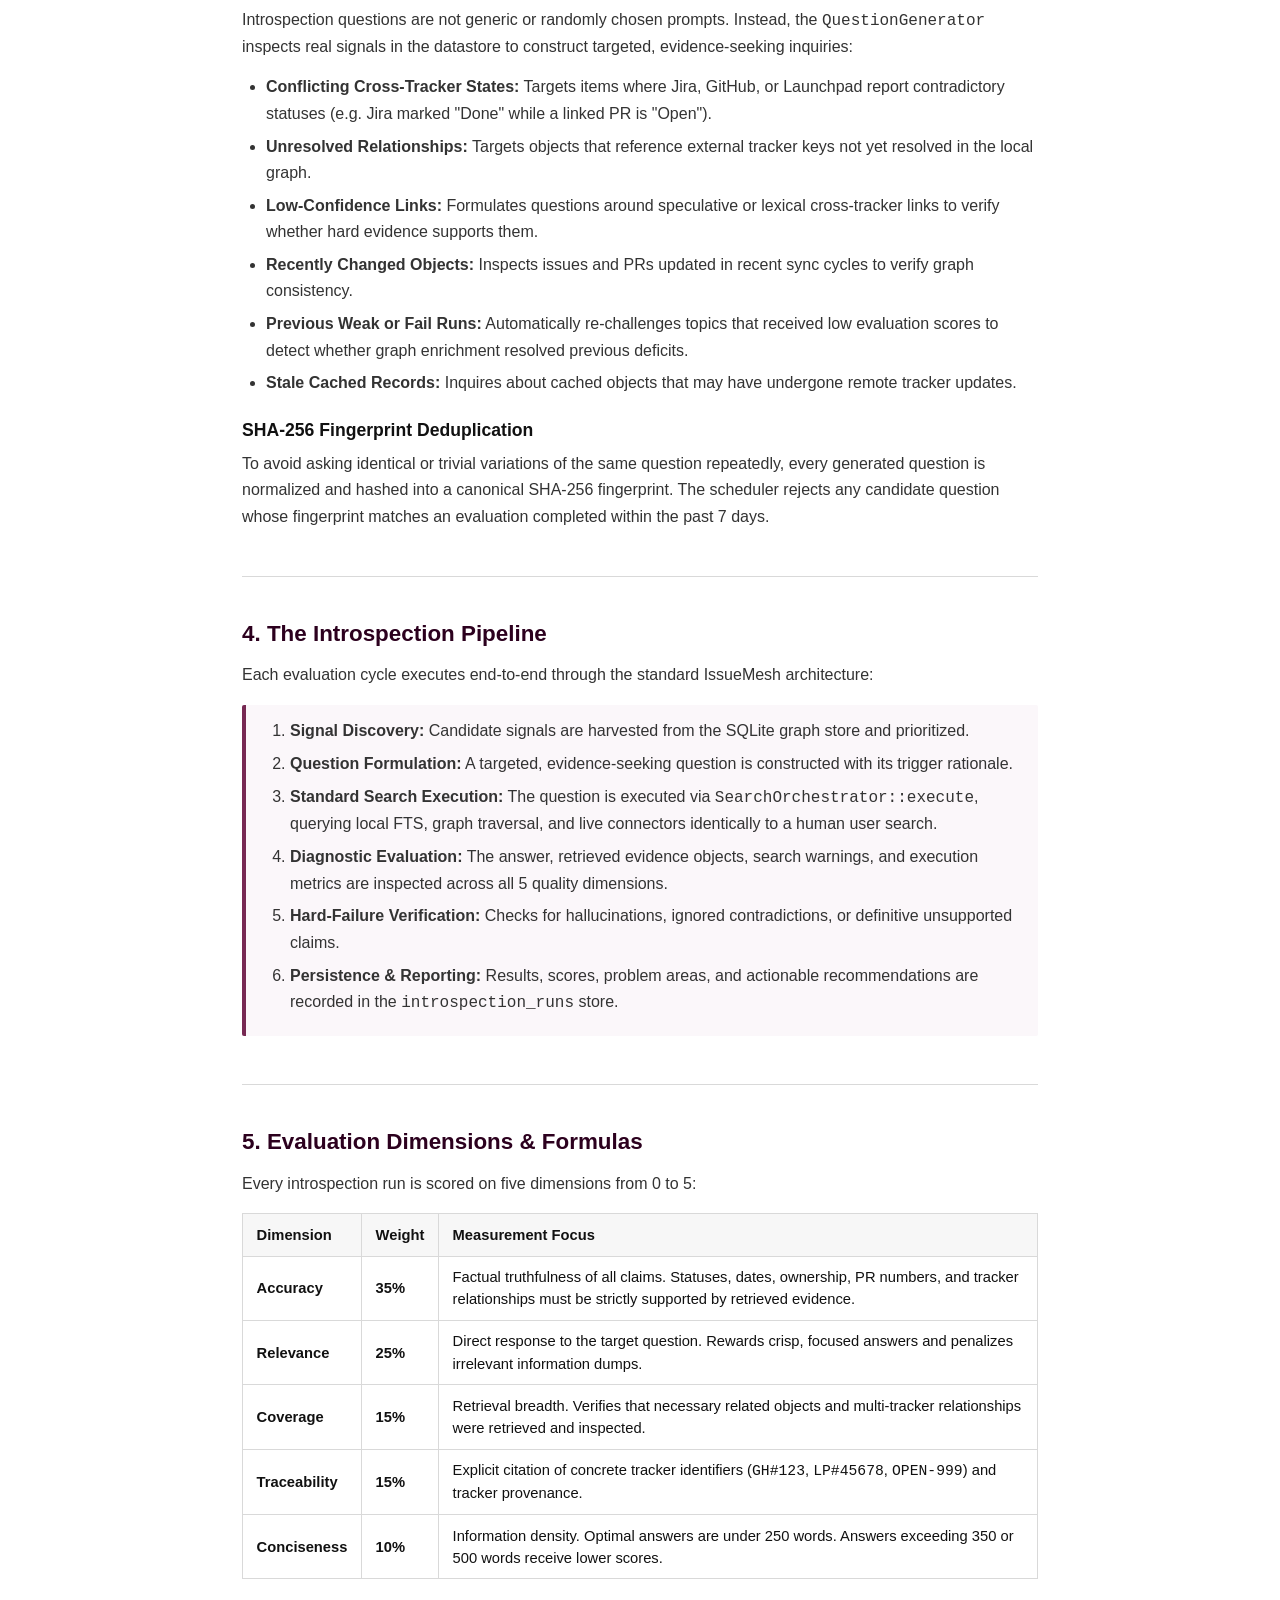
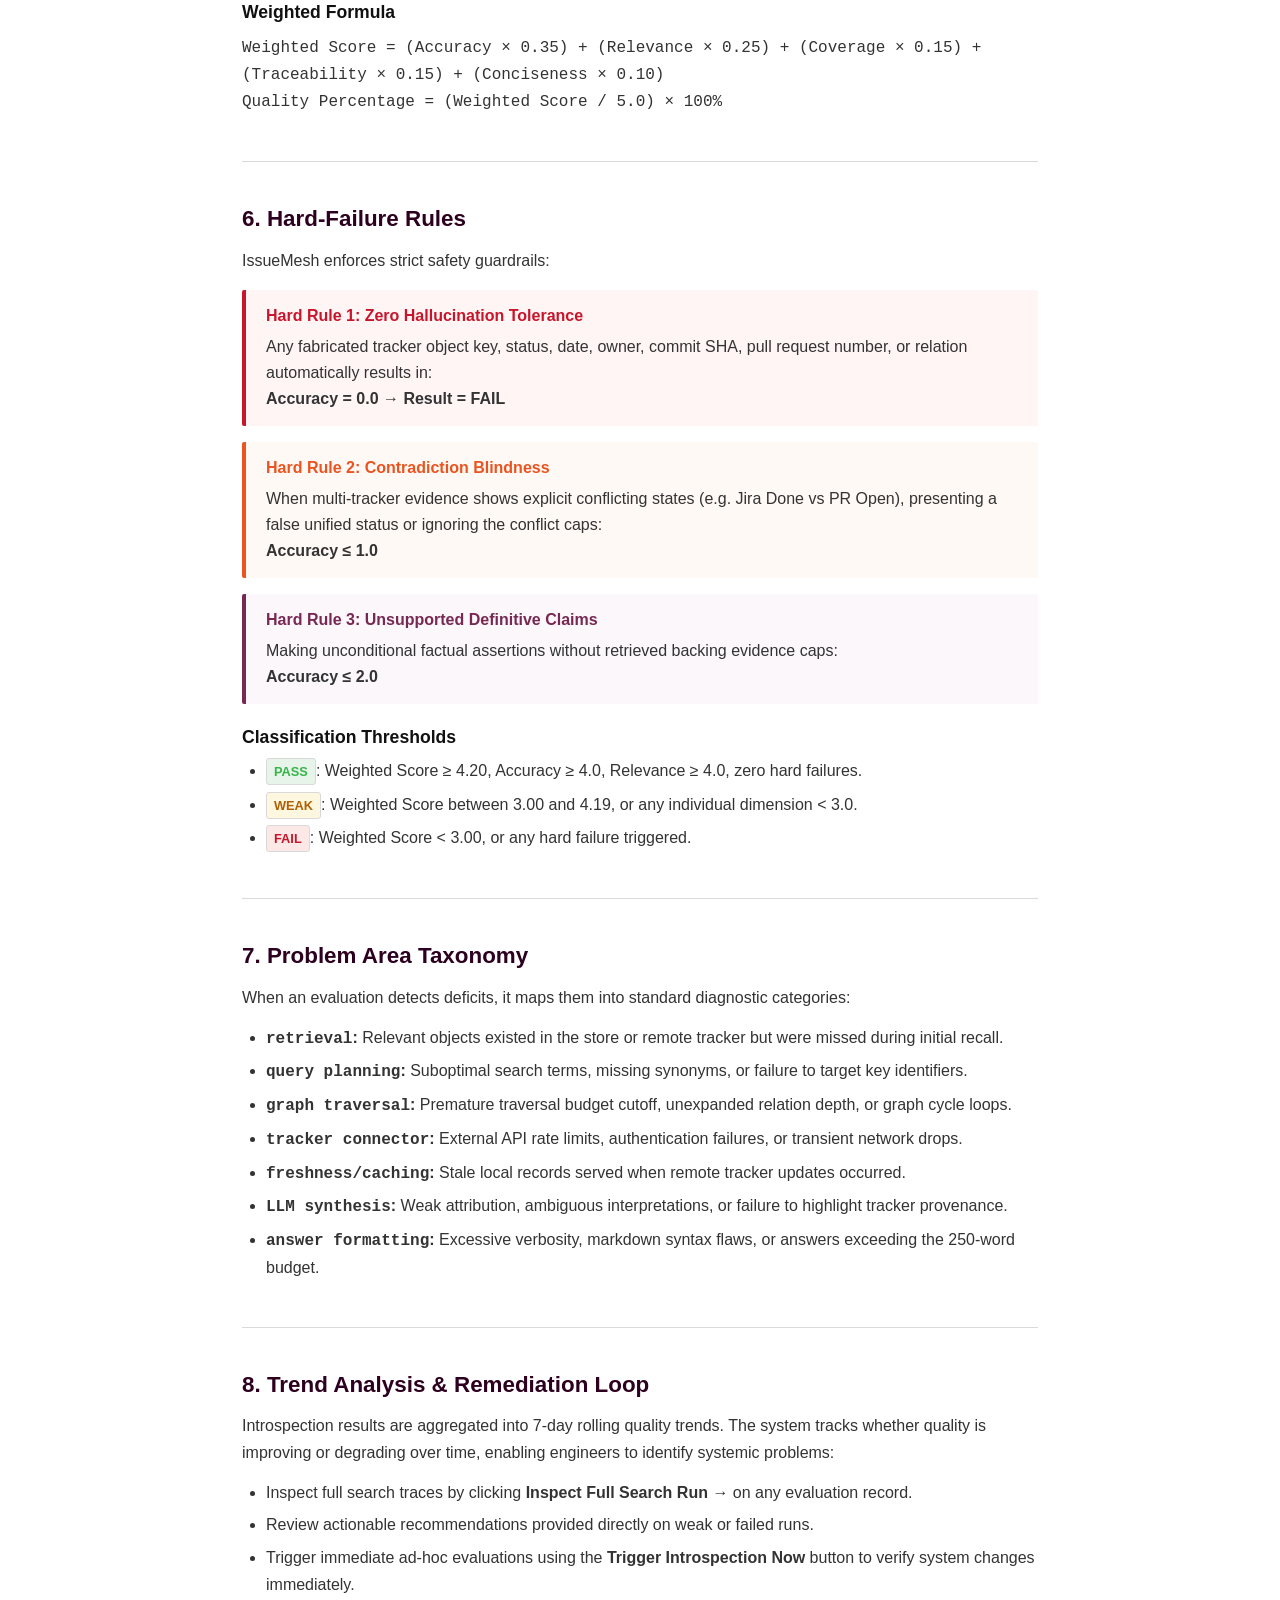
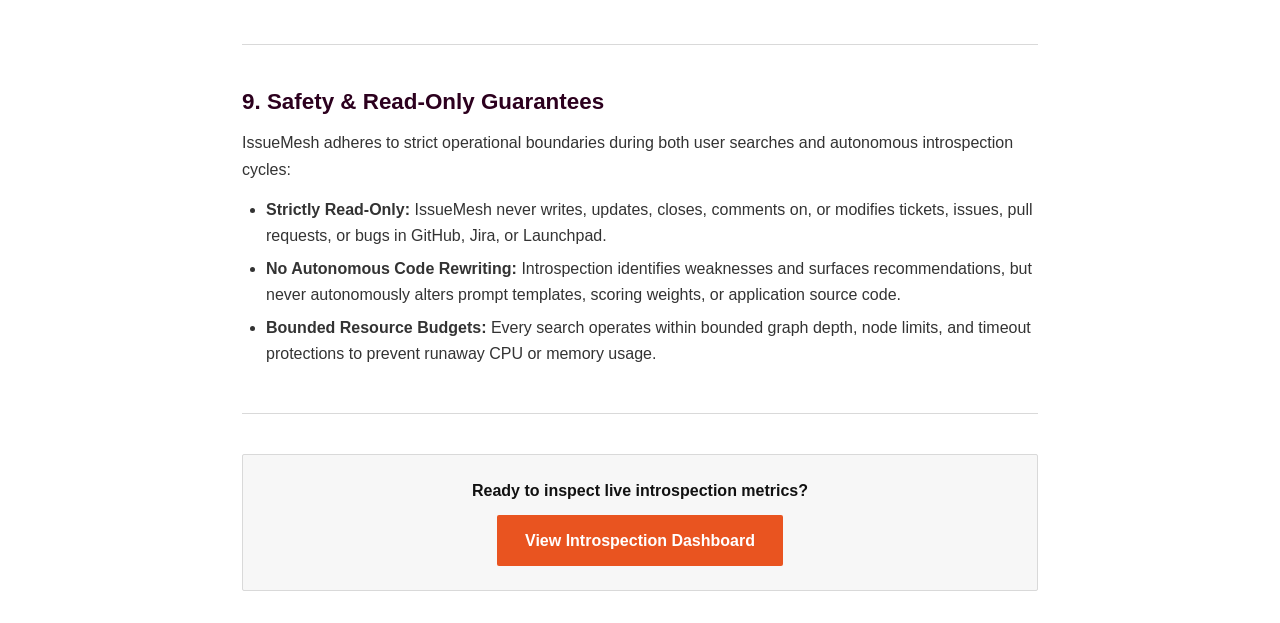
==== commit 6124a096: "feat: add Tutorial page, set None as recommended introspection level, and bump to v0.2.7" ====
--- a/static/about-introspection.html
+++ b/static/about-introspection.html
@@ -87,6 +87,7 @@
             <a href="/sources">Sources</a>
             <a href="/introspection">Introspection</a>
             <a href="/health">Health</a>
+            <a href="/tutorial">Tutorial</a>
             <a href="/settings">Settings</a>
         </nav>
         <div id="header-health" class="status-badge">
@@ -138,9 +139,9 @@
                 <tbody>
                     <tr>
                         <td><strong>0</strong></td>
-                        <td>None</td>
+                        <td>None <span class="pill-tag" style="color: var(--color-green); background: #e6f4ea;">Recommended</span></td>
                         <td>0 / day</td>
-                        <td>Introspection engine is completely disabled. No automated questions are run.</td>
+                        <td>Introspection engine is completely disabled. No automated questions are run. Recommended for standard production use and quiet operation.</td>
                     </tr>
                     <tr>
                         <td><strong>1</strong></td>
@@ -150,7 +151,7 @@
                     </tr>
                     <tr>
                         <td><strong>2</strong></td>
-                        <td>Reasonable <span class="pill-tag" style="color: var(--color-green); background: #e6f4ea;">Recommended</span></td>
+                        <td>Reasonable</td>
                         <td>4 / day</td>
                         <td>Balanced evaluation (every 6 hours). Continuously monitors graph consistency without straining LLM budgets.</td>
                     </tr>
@@ -164,7 +165,7 @@
                         <td><strong>4</strong></td>
                         <td>Introvert!!</td>
                         <td>10 / day</td>
-                        <td>Maximum self-scrutiny (~every 2.4 hours). Recommended for active development, large repositories, and deep verification.</td>
+                        <td>Maximum self-scrutiny (~every 2.4 hours). Intended for active development, large repositories, and deep verification.</td>
                     </tr>
                 </tbody>
             </table>
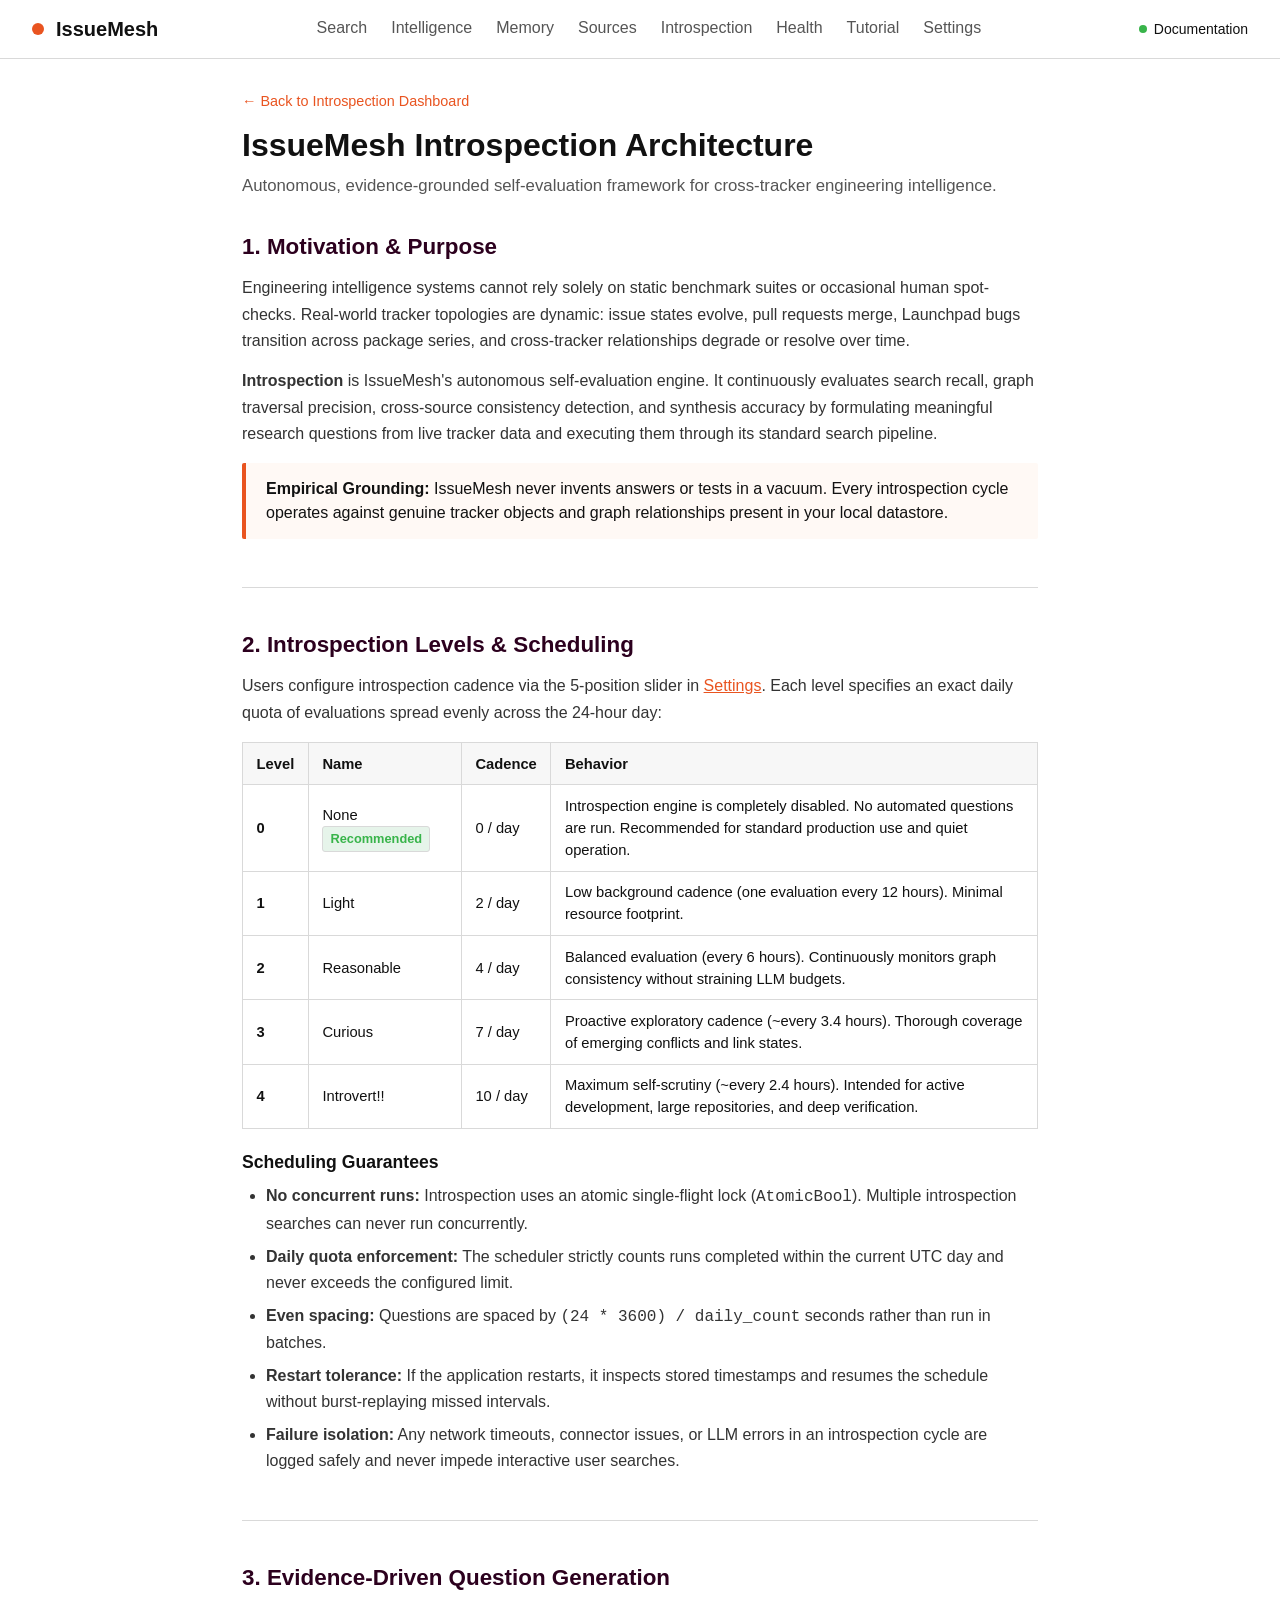
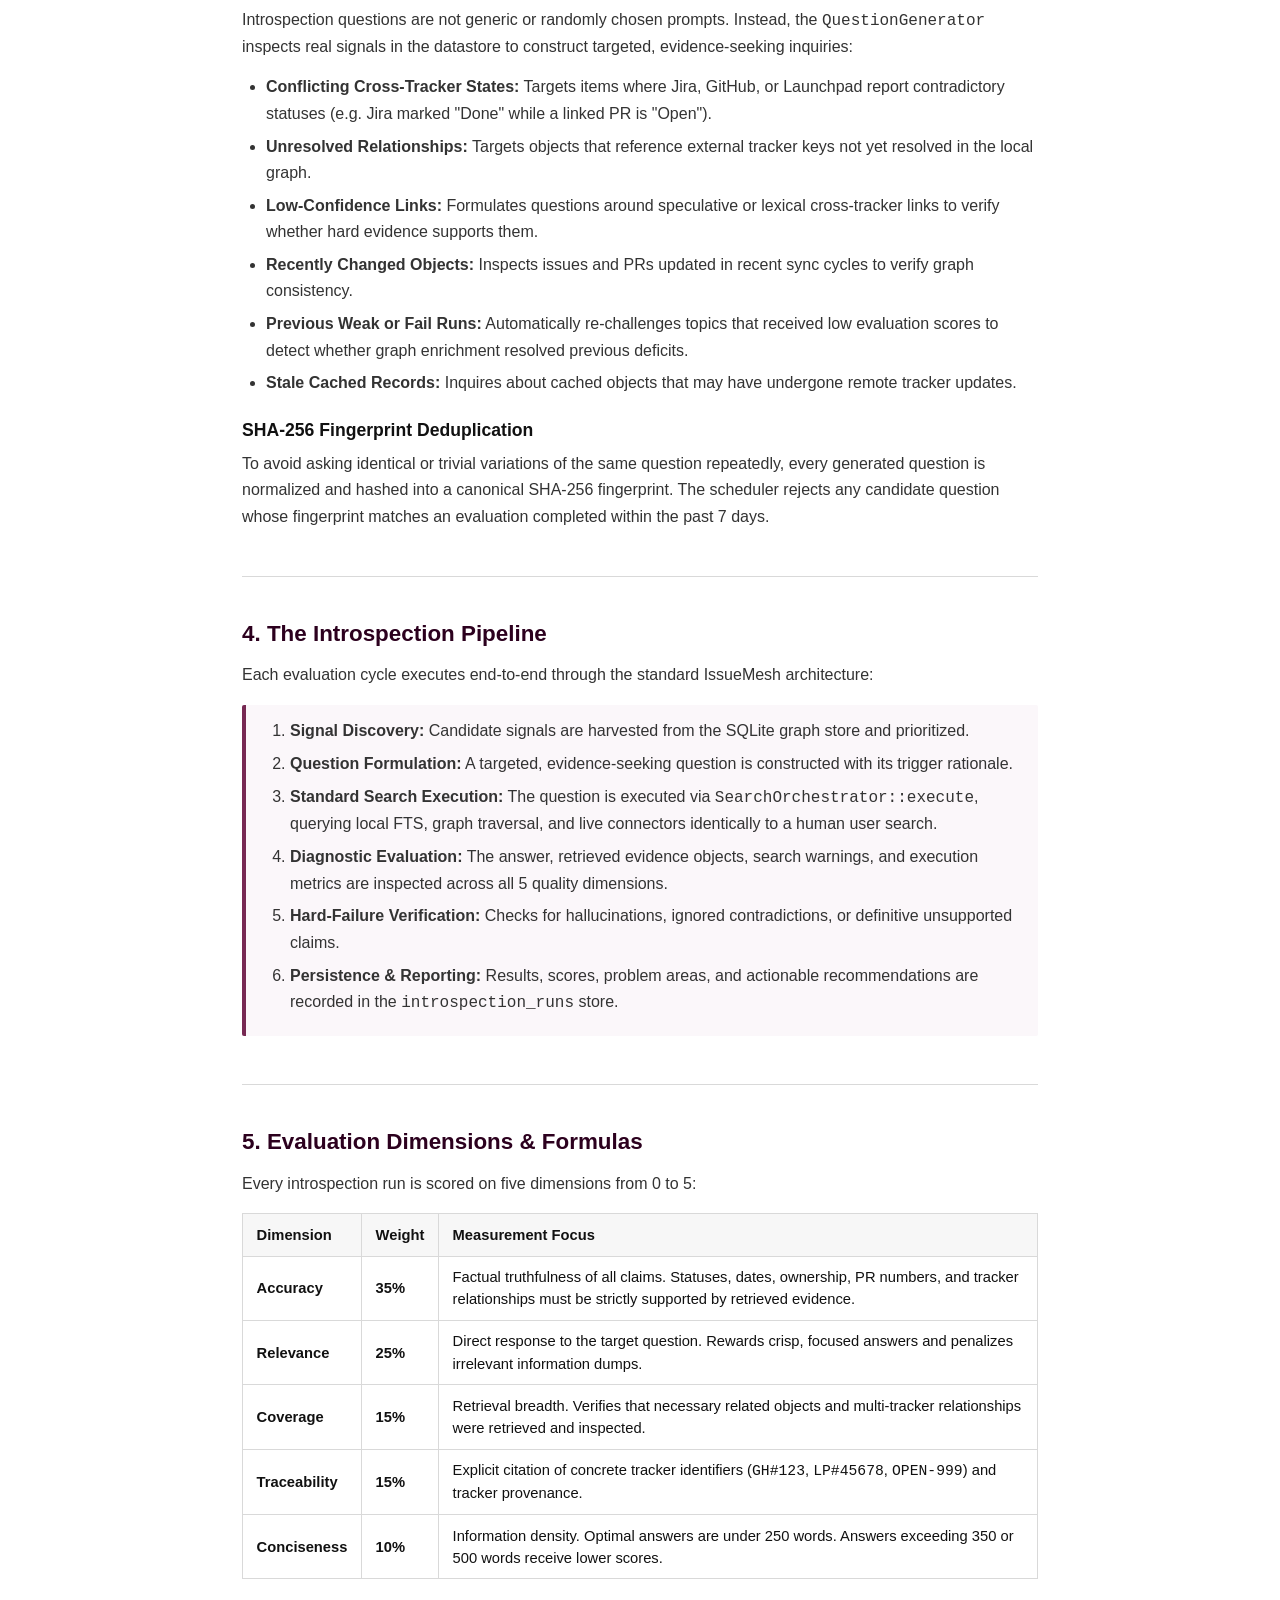
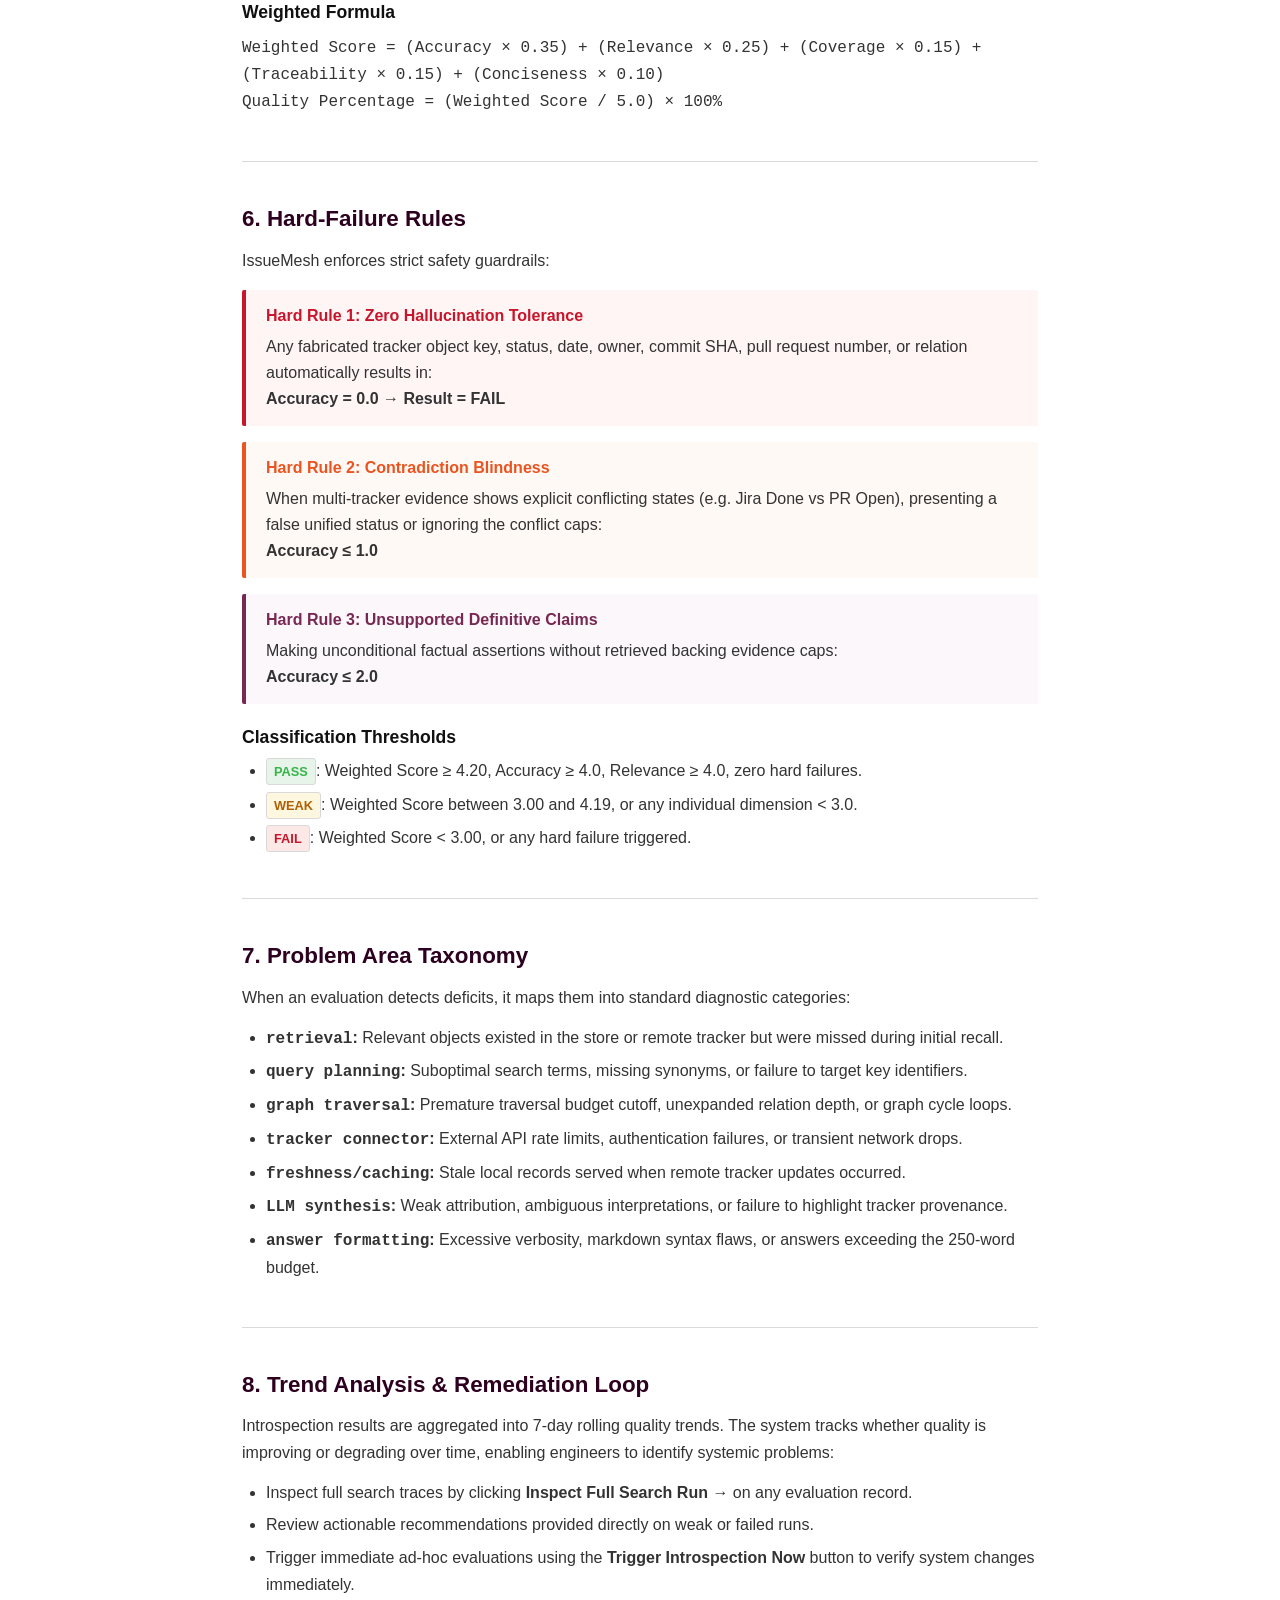
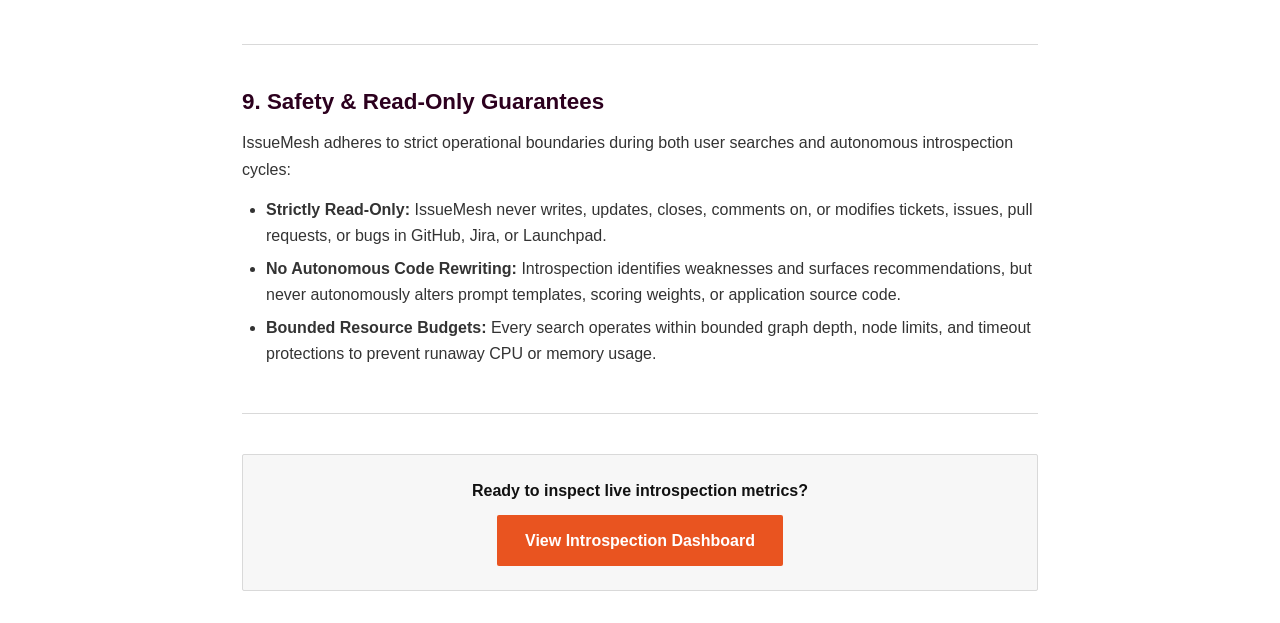
==== commit fb8c84be: "feat: add 10 engineering intelligence capabilities and native MCP server (v0.2.9)" ====
--- a/static/about-introspection.html
+++ b/static/about-introspection.html
@@ -83,6 +83,7 @@
         </a>
         <nav>
             <a href="/">Search</a>
+            <a href="/intelligence">Intelligence</a>
             <a href="/memory">Memory</a>
             <a href="/sources">Sources</a>
             <a href="/introspection">Introspection</a>
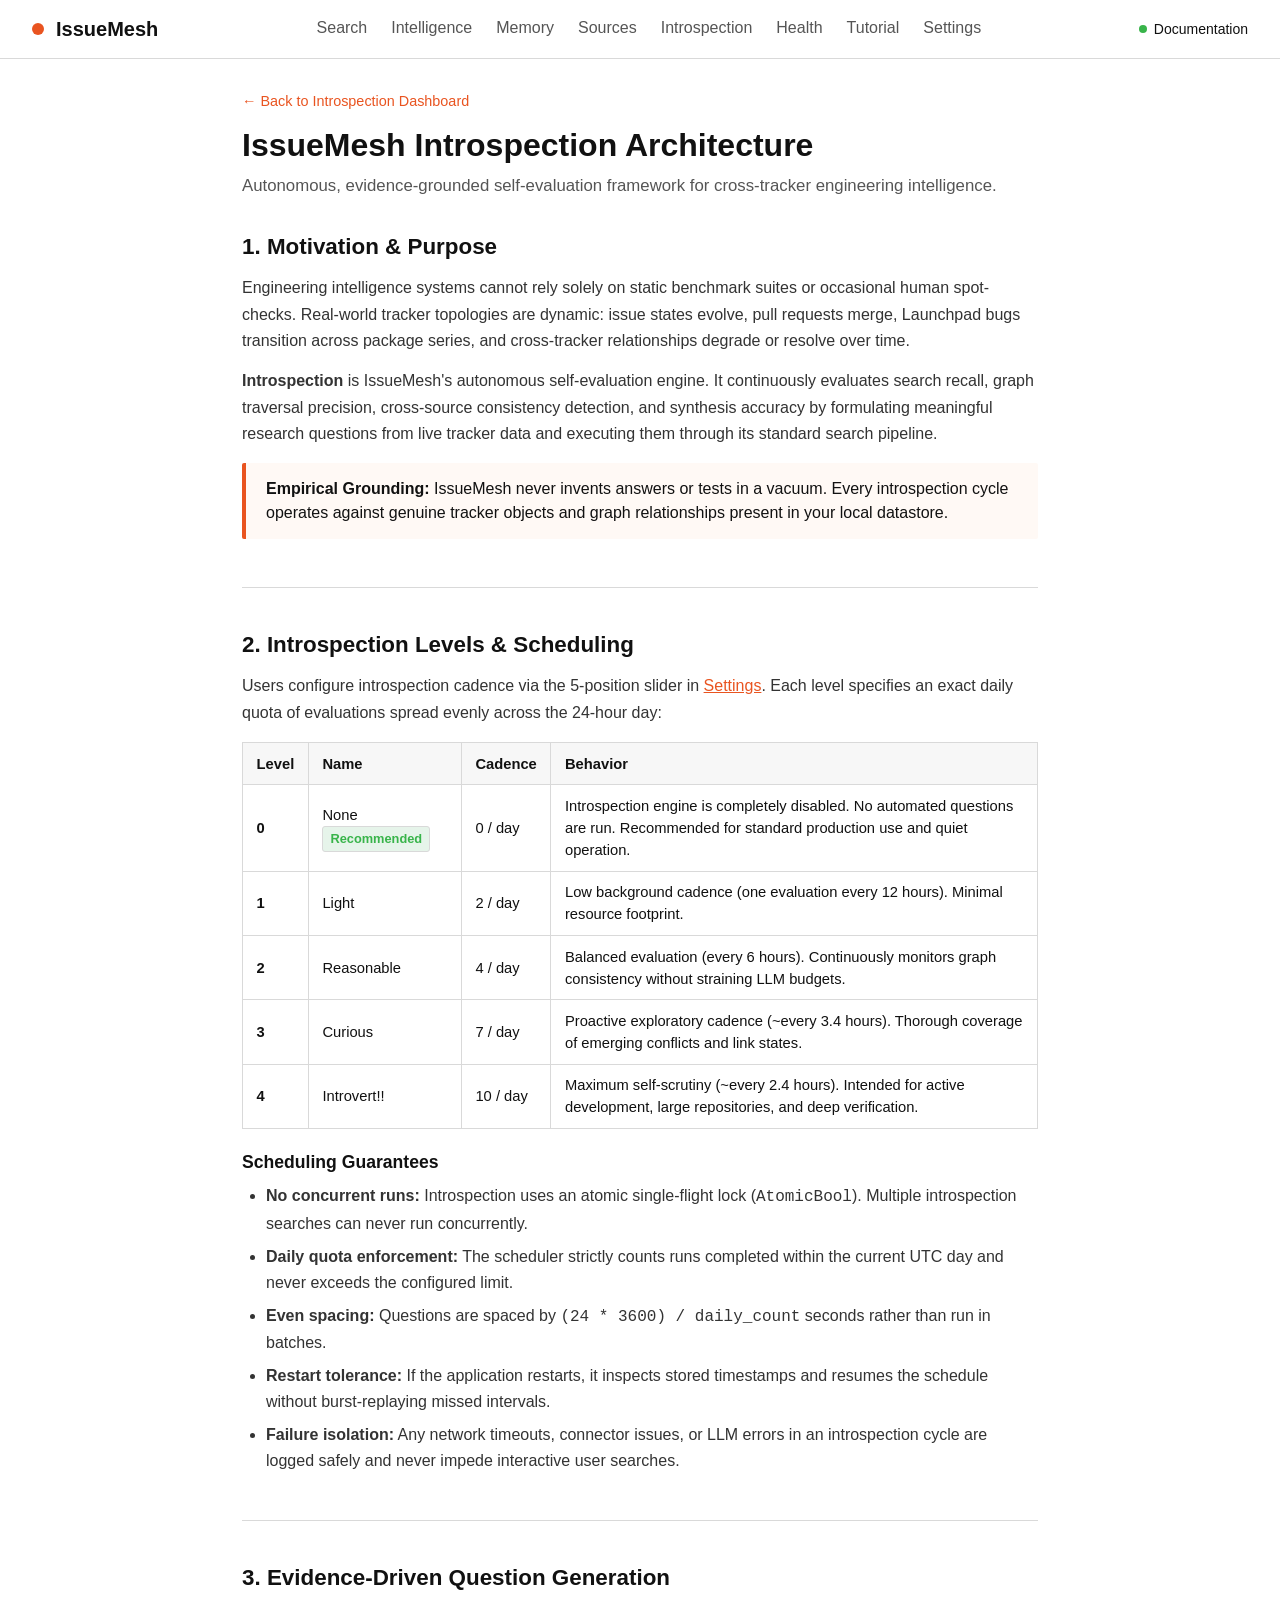
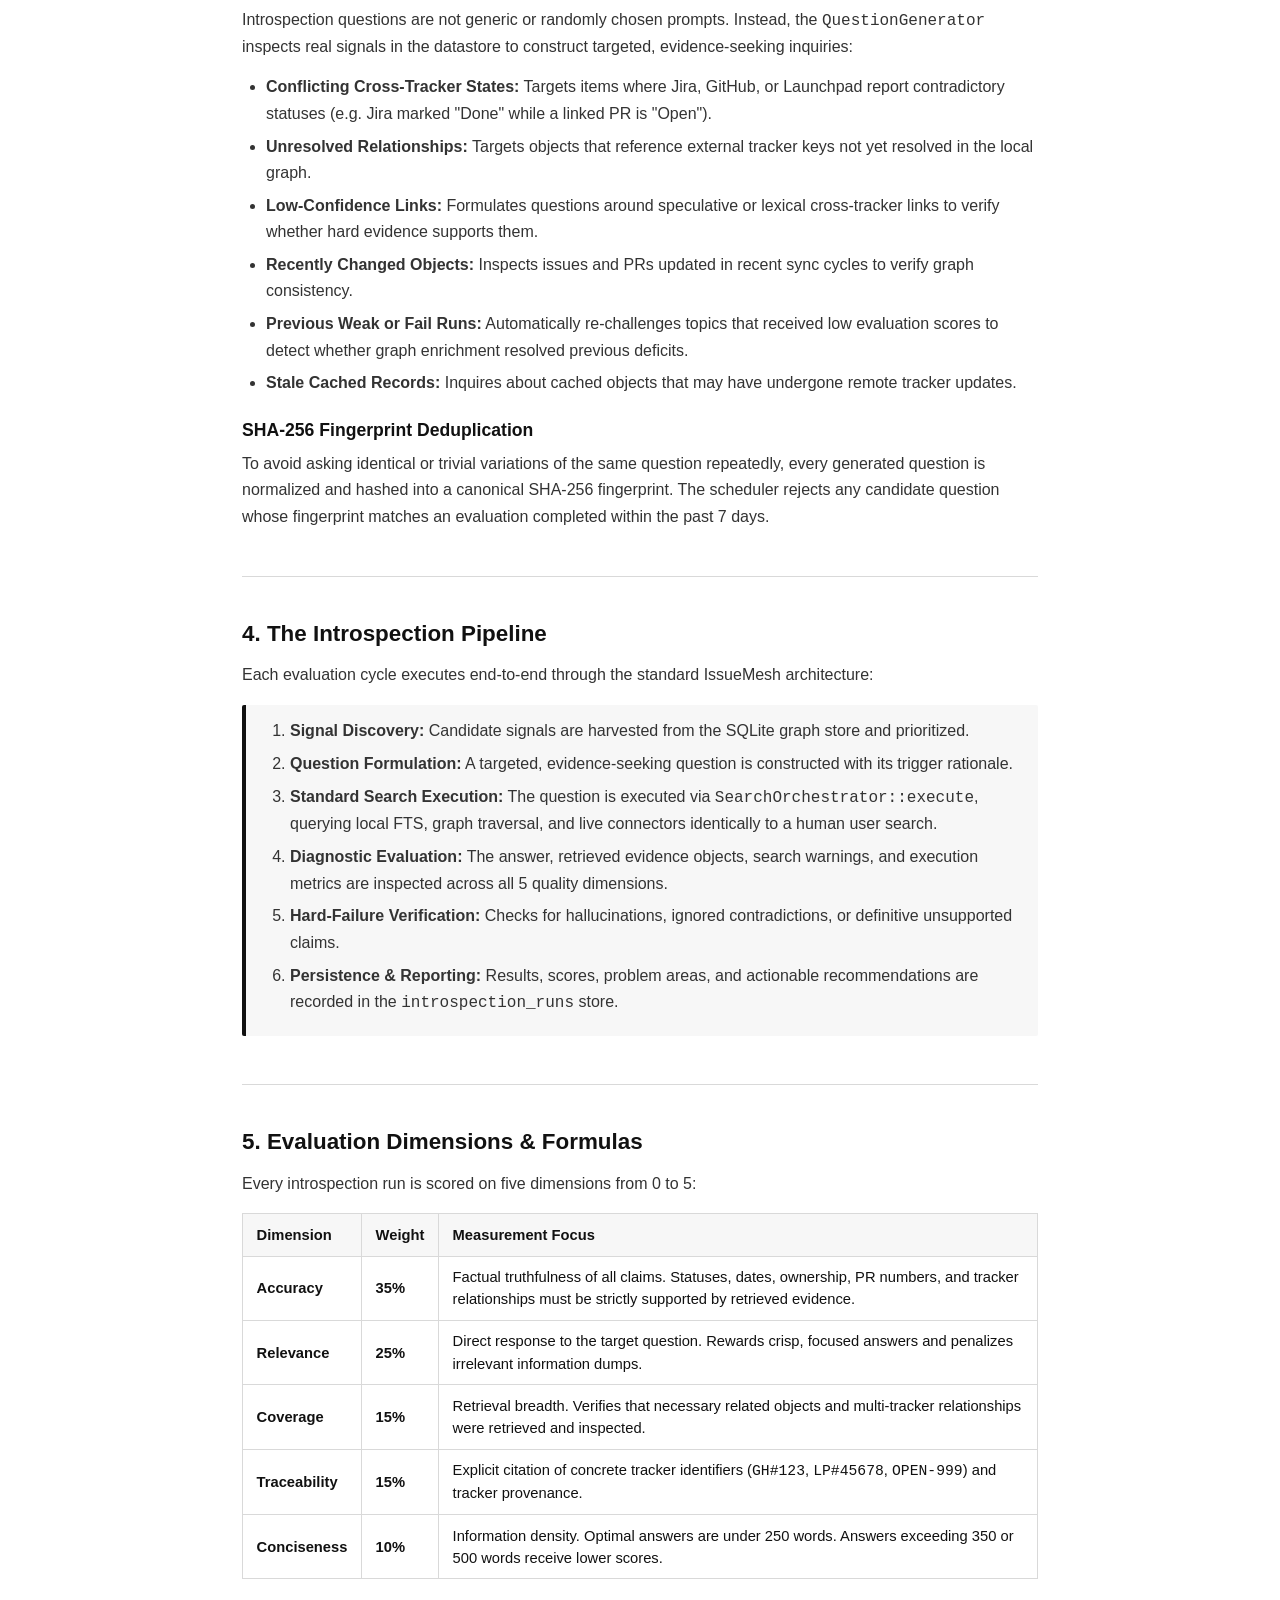
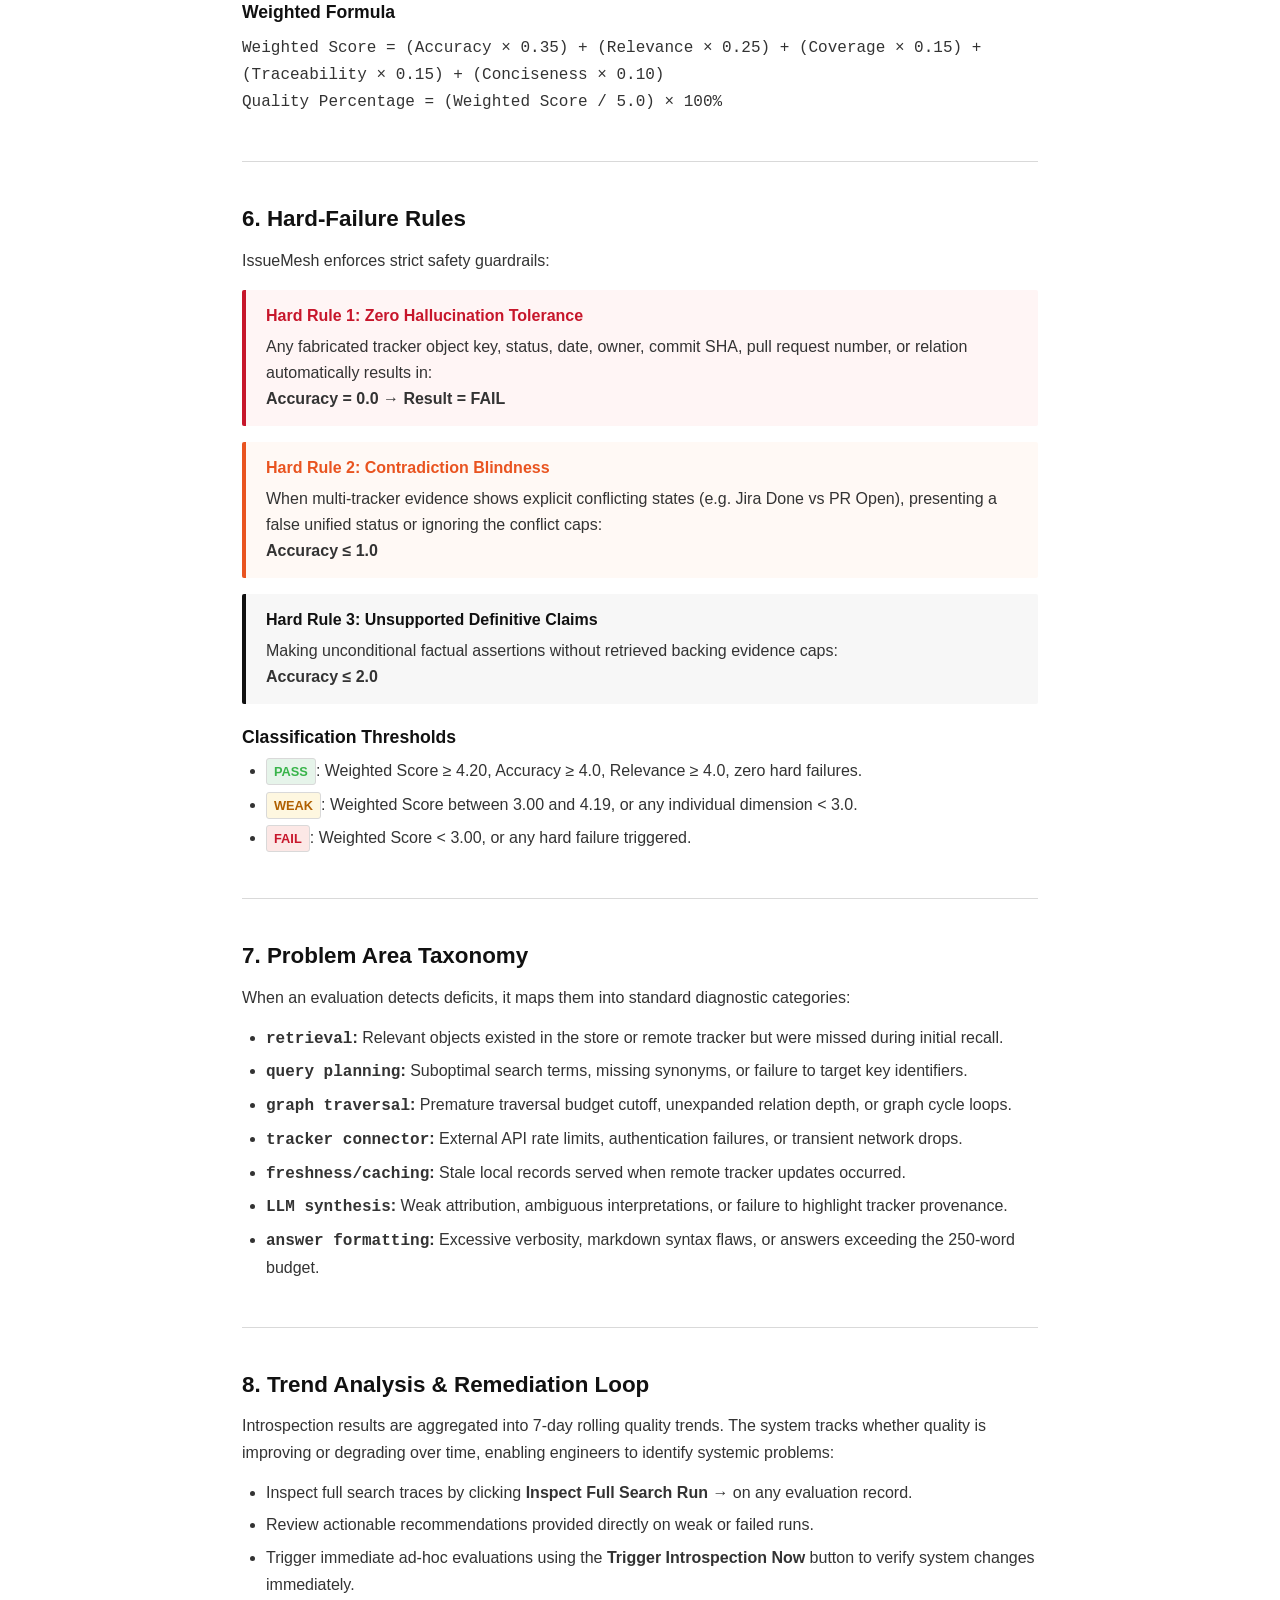
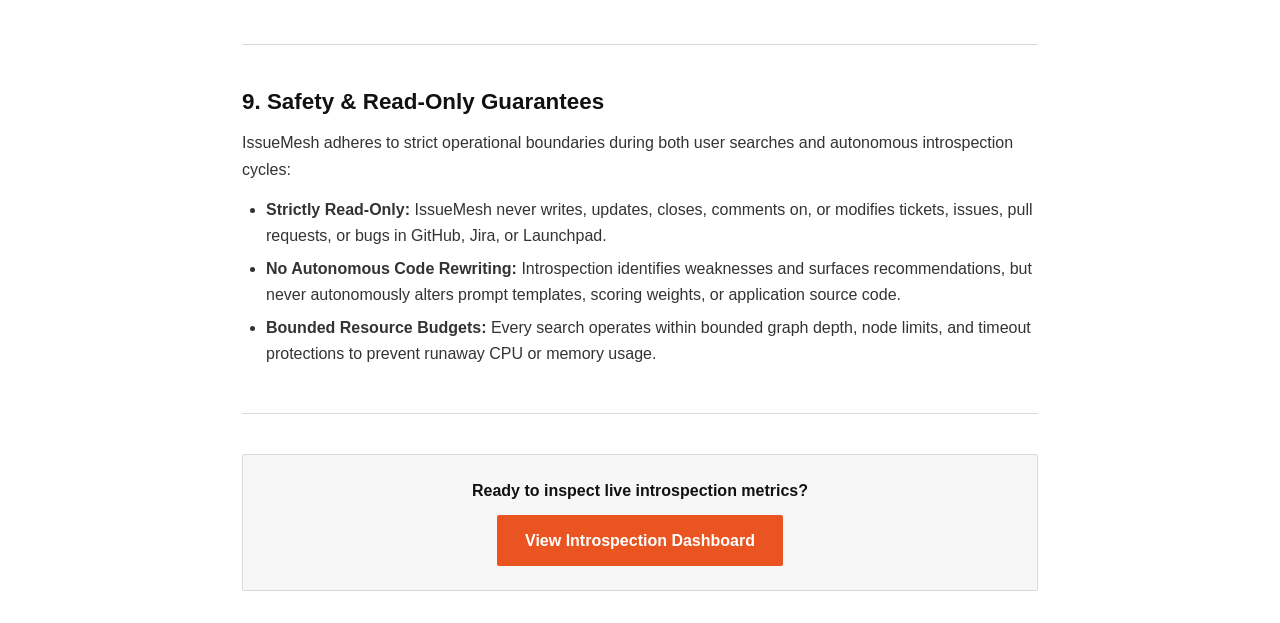
==== commit a07b650f: "Bump version to 1.0.0: Canonical design compliance, 10 intelligence capabilities, MCP server, 50-que" ====
--- a/static/about-introspection.html
+++ b/static/about-introspection.html
@@ -16,7 +16,7 @@
         }
         .doc-section h2 {
             font-size: 1.4rem;
-            color: var(--color-dark-aubergine);
+            color: var(--color-slate);
             margin-bottom: 0.75rem;
         }
         .doc-section h3 {
@@ -57,9 +57,9 @@
             margin: 1rem 0;
             border-radius: 2px;
         }
-        .callout-aubergine {
-            border-left: 4px solid var(--color-aubergine);
-            background: #FBF7FA;
+        .callout-slate {
+            border-left: 4px solid var(--color-slate);
+            background: #F7F7F7;
             padding: 0.85rem 1.25rem;
             margin: 1rem 0;
             border-radius: 2px;
@@ -206,7 +206,7 @@
         <section class="doc-section">
             <h2>4. The Introspection Pipeline</h2>
             <p>Each evaluation cycle executes end-to-end through the standard IssueMesh architecture:</p>
-            <div class="callout-aubergine">
+            <div class="callout-slate">
                 <ol style="margin-bottom: 0;">
                     <li><strong>Signal Discovery:</strong> Candidate signals are harvested from the SQLite graph store and prioritized.</li>
                     <li><strong>Question Formulation:</strong> A targeted, evidence-seeking question is constructed with its trigger rationale.</li>
@@ -284,8 +284,8 @@
                     <br><strong>Accuracy &le; 1.0</strong>
                 </p>
             </div>
-            <div class="callout" style="border-left-color: #772953; background: #FBF7FA;">
-                <h4 style="color: #772953; margin-bottom: 0.35rem;">Hard Rule 3: Unsupported Definitive Claims</h4>
+            <div class="callout" style="border-left-color: var(--color-slate); background: #F7F7F7;">
+                <h4 style="color: var(--color-slate); margin-bottom: 0.35rem;">Hard Rule 3: Unsupported Definitive Claims</h4>
                 <p style="margin-bottom: 0;">
                     Making unconditional factual assertions without retrieved backing evidence caps:
                     <br><strong>Accuracy &le; 2.0</strong>
--- a/static/css/style.css
+++ b/static/css/style.css
@@ -1,8 +1,9 @@
 :root {
     --color-orange: #E95420;
     --color-orange-hover: #D24515;
-    --color-aubergine: #772953;
-    --color-dark-aubergine: #2C001E;
+    --color-slate: #111111;
+    --color-slate-mid: #2C2C2C;
+    --color-blue: #0066CC;
     --color-white: #FFFFFF;
     --color-warm-grey: #F7F7F7;
     --color-mid-grey: #AEA79F;
@@ -159,7 +160,7 @@
     left: -40%;
     bottom: 0;
     width: 40%;
-    background: linear-gradient(90deg, #772953 0%, #E95420 50%, #FF7844 100%);
+    background: linear-gradient(90deg, #111111 0%, #E95420 50%, #FF7844 100%);
     border-radius: 2px;
     animation: canonical-bar-run 1.4s cubic-bezier(0.4, 0, 0.2, 1) infinite;
 }
